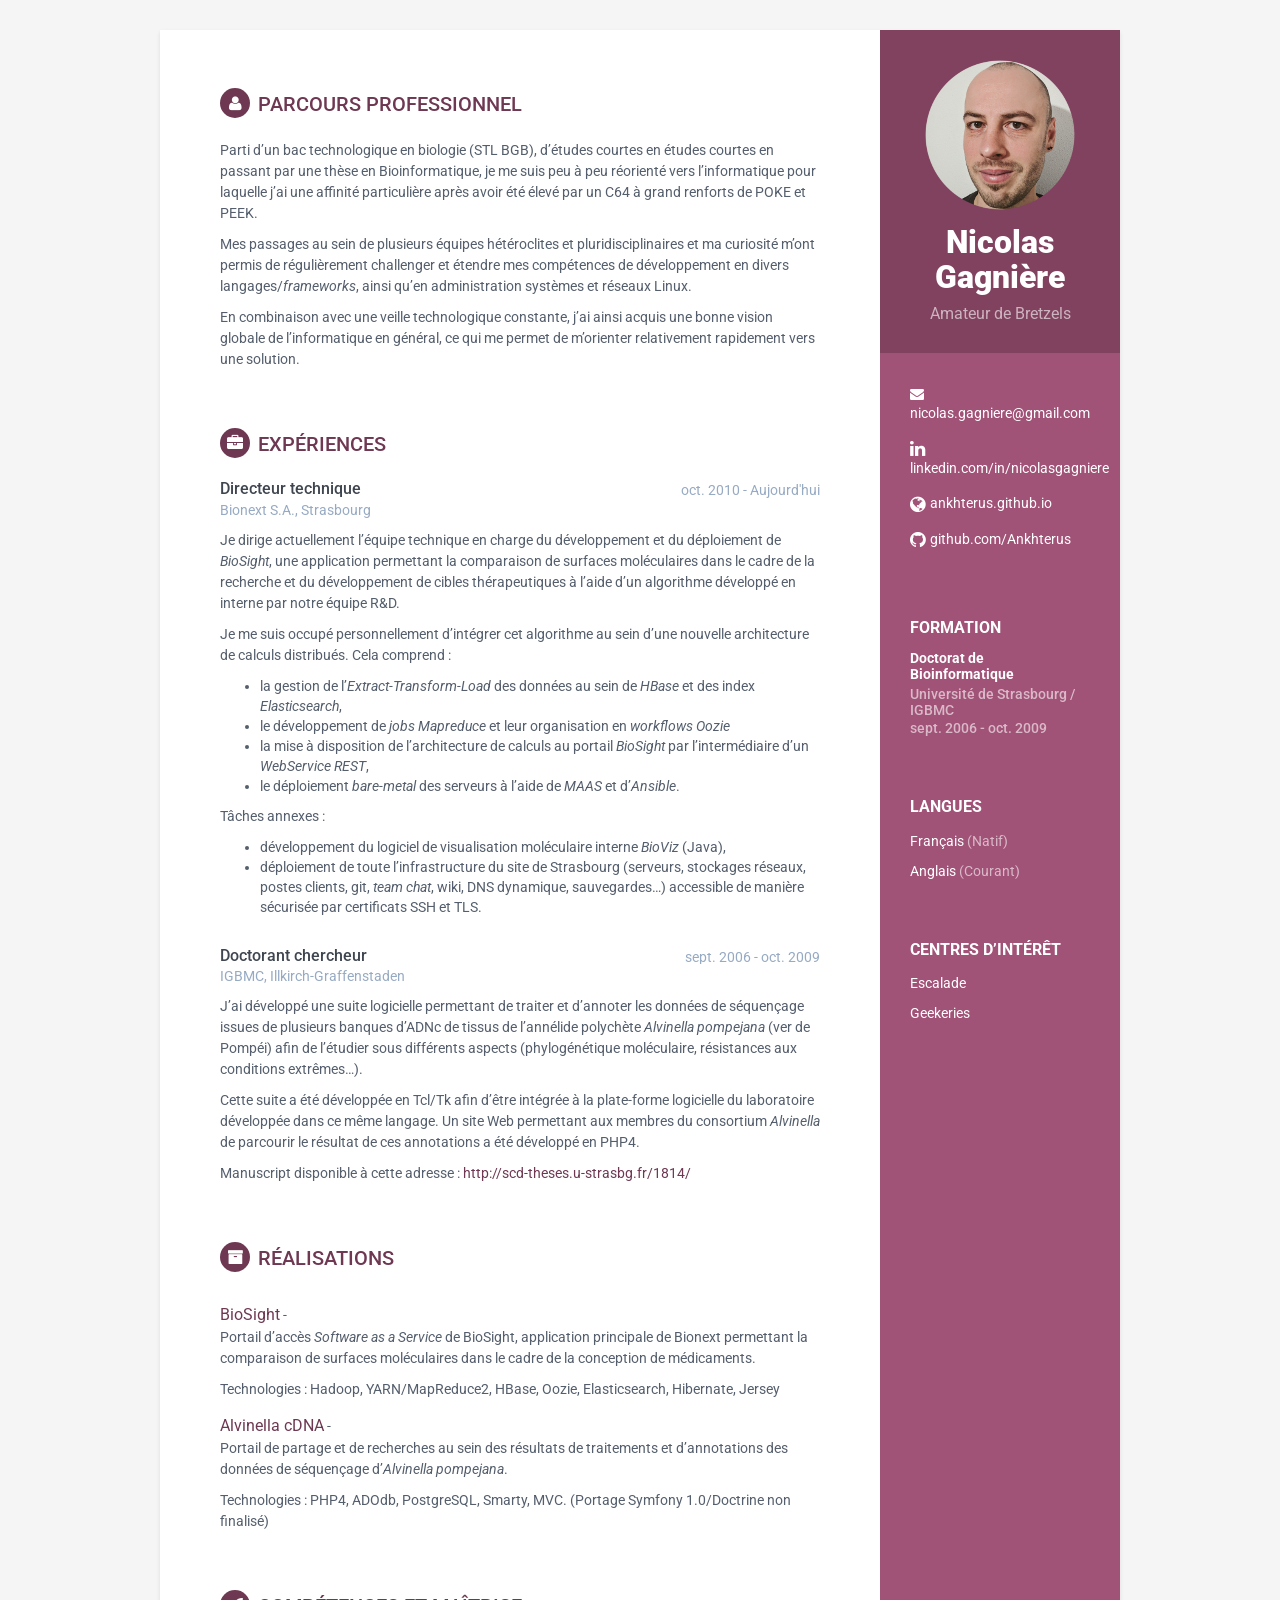
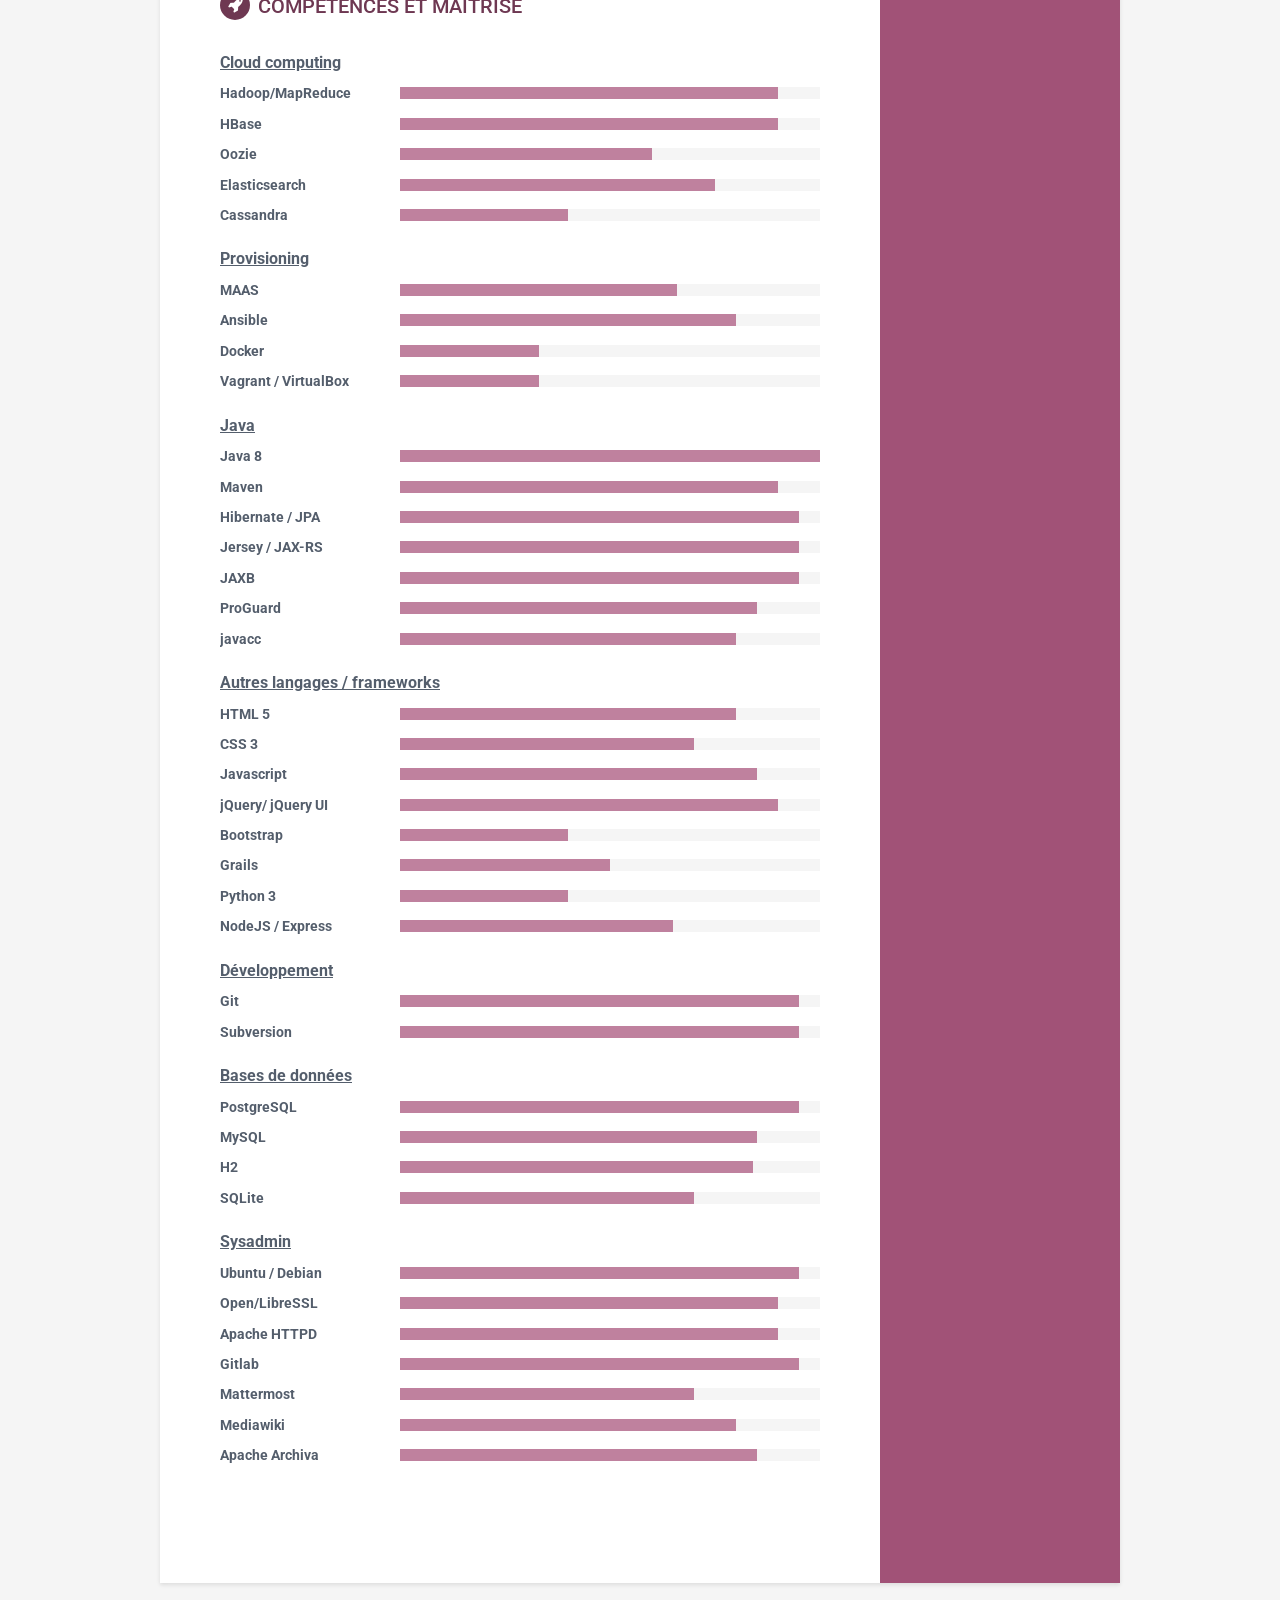
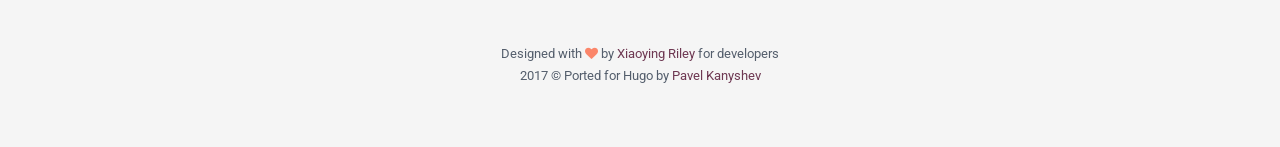
==== index.html @ 90178d45 "Added missing skills" ====
<!DOCTYPE html>
    

 <html lang="fr"> 

<head>
	<meta name="generator" content="Hugo 0.31.1" />
        <title>Nicolas Gagnière - CV</title>
    
    <meta charset="utf-8">
    <meta http-equiv="X-UA-Compatible" content="IE=edge">
    <meta name="viewport" content="width=device-width, initial-scale=1.0">
    <meta name="description" content="Nicolas Gagnière CV">
    <meta name="author" content="Nicolas Gagnière">
    <link rel="shortcut icon" href="favicon.ico">
    <link href='https://fonts.googleapis.com/css?family=Roboto:400,500,400italic,300italic,300,500italic,700,700italic,900,900italic' rel='stylesheet' type='text/css'>
    
    <link rel="stylesheet" href="https://ankhterus.github.io/assets/plugins/bootstrap/css/bootstrap.min.css">
    
    <link rel="stylesheet" href="https://ankhterus.github.io/assets/plugins/font-awesome/css/font-awesome.css">

    
    <link id="theme-style" rel="stylesheet" href="https://ankhterus.github.io/assets/css/styles-4.css">
    <link rel="stylesheet" href="https://ankhterus.github.io/assets/css/custom.css">
	
    
	
<script>
window.ga=window.ga||function(){(ga.q=ga.q||[]).push(arguments)};ga.l=+new Date;
ga('create', 'UA-108139175-1', 'auto');
ga('send', 'pageview');
</script>
<script async src='//www.google-analytics.com/analytics.js'></script>


</head>

<body>
    <div class="wrapper">

            <div class="sidebar-wrapper">

		            <div class="profile-container">
                <img class="profile img-circle" src="https://ankhterus.github.io/assets/images/profile.png" alt="" />
                <h1 class="name">Nicolas Gagnière</h1>
                <h3 class="tagline">Amateur de Bretzels</h3>
            </div>


		

		
		            <div class="contact-container container-block">
                <ul class="list-unstyled contact-list">
				
                    <li class="email"><i class="fa fa-envelope"></i><a href="mailto:nicolas.gagniere@gmail.com">nicolas.gagniere@gmail.com</a></li>
				
                    <li class="linkedin"><i class="fa fa-linkedin"></i><a href="//linkedin.com/in/nicolasgagniere">linkedin.com/in/nicolasgagniere</a></li>
				
                    <li class="website"><i class="fa fa-globe"></i><a href="//ankhterus.github.io/">ankhterus.github.io</a></li>
				
                    <li class="github"><i class="fa fa-github"></i><a href="//github.com/Ankhterus">github.com/Ankhterus</a></li>
				
                </ul>
            </div>
		

		
		            <div class="education-container container-block">
                <h2 class="container-block-title">Formation</h2>
				
                <div class="item">
                    <h4 class="degree">Doctorat de Bioinformatique</h4>
                    <h5 class="meta">Université de Strasbourg / IGBMC</h5>
                    <div class="time">sept. 2006 - oct. 2009</div>
                </div>
				
            </div>

		

		
		            <div class="language-container container-block">
                <h2 class="container-block-title">Langues</h2>
                <ul class="list-unstyled interests-list">
				
                    <li>Français <span class="lang-desc">(Natif)</span></li>
				
                    <li>Anglais <span class="lang-desc">(Courant)</span></li>
				
                </ul>
            </div>

		

		
		            <div class="interests-container container-block">
                <h2 class="container-block-title">Centres d’intérêt</h2>
                <ul class="list-unstyled interests-list">
				
                    <li>Escalade</li>
				
                    <li>Geekeries</li>
				
                </ul>
            </div>

		

        </div>


	<div class="main-wrapper">

    
	            <section class="section summary-section">
                <h2 class="section-title"><i class="fa fa-user"></i>Parcours professionnel</h2>
                <div class="summary">
                    <p><p>Parti d&rsquo;un bac technologique en biologie (STL BGB), d&rsquo;études courtes en études courtes en passant par une thèse en Bioinformatique, je me suis peu à peu réorienté vers l&rsquo;informatique pour laquelle j&rsquo;ai une affinité particulière après avoir été élevé par un C64 à grand renforts de POKE et PEEK.</p>

<p>Mes passages au sein de plusieurs équipes hétéroclites et pluridisciplinaires et ma curiosité m&rsquo;ont permis de régulièrement challenger et étendre mes compétences de développement en divers langages/<em>frameworks</em>, ainsi qu&rsquo;en administration systèmes et réseaux Linux.</p>

<p>En combinaison avec une veille technologique constante, j&rsquo;ai ainsi acquis une bonne vision globale de l&rsquo;informatique en général, ce qui me permet de m&rsquo;orienter relativement rapidement vers une solution.</p>
</p>
                </div>
            </section>

    

    
                <section class="section experiences-section">
                <h2 class="section-title"><i class="fa fa-briefcase"></i>Expériences</h2>

				
                <div class="item">
                    <div class="meta">
                        <div class="upper-row">
                            <h3 class="job-title">Directeur technique</h3>
                            <div class="time">oct. 2010 - Aujourd&#39;hui</div>
                        </div>
                        <div class="company">Bionext S.A., Strasbourg</div>
                    </div>
                    <div class="details">
                        <p><p>Je dirige actuellement l&rsquo;équipe technique en charge du développement et du déploiement de <em>BioSight</em>, une application permettant la comparaison de surfaces moléculaires dans le cadre de la recherche et du développement de cibles thérapeutiques à l&rsquo;aide d&rsquo;un algorithme développé en interne par notre équipe R&amp;D.</p>

<p>Je me suis occupé personnellement d&rsquo;intégrer cet algorithme au sein d&rsquo;une nouvelle architecture de calculs distribués. Cela comprend :</p>

<ul>
<li>la gestion de l&rsquo;<em>Extract-Transform-Load</em> des données au sein de <em>HBase</em> et des index <em>Elasticsearch</em>,</li>
<li>le développement de <em>jobs Mapreduce</em> et leur organisation en <em>workflows Oozie</em></li>
<li>la mise à disposition de l&rsquo;architecture de calculs au portail <em>BioSight</em> par l&rsquo;intermédiaire d&rsquo;un <em>WebService REST</em>,</li>
<li>le déploiement <em>bare-metal</em> des serveurs à l&rsquo;aide de <em>MAAS</em> et d&rsquo;<em>Ansible</em>.</li>
</ul>

<p>Tâches annexes :</p>

<ul>
<li>développement du logiciel de visualisation moléculaire interne <em>BioViz</em> (Java),</li>
<li>déploiement de toute l&rsquo;infrastructure du site de Strasbourg (serveurs, stockages réseaux, postes clients, git, <em>team chat</em>, wiki, DNS dynamique, sauvegardes&hellip;) accessible de manière sécurisée par certificats SSH et TLS.</li>
</ul>
</p>
                    </div>
                </div>
				
                <div class="item">
                    <div class="meta">
                        <div class="upper-row">
                            <h3 class="job-title">Doctorant chercheur</h3>
                            <div class="time">sept. 2006 - oct. 2009</div>
                        </div>
                        <div class="company">IGBMC, Illkirch-Graffenstaden</div>
                    </div>
                    <div class="details">
                        <p><p>J&rsquo;ai développé une suite logicielle permettant de traiter et d&rsquo;annoter les données de séquençage issues de plusieurs banques d&rsquo;ADNc de tissus de l&rsquo;annélide polychète <em>Alvinella pompejana</em> (ver de Pompéi) afin de l&rsquo;étudier sous différents aspects (phylogénétique moléculaire, résistances aux conditions extrêmes&hellip;).</p>

<p>Cette suite a été développée en Tcl/Tk afin d&rsquo;être intégrée à la plate-forme logicielle du laboratoire développée dans ce même langage. Un site Web permettant aux membres du consortium <em>Alvinella</em> de parcourir le résultat de ces annotations a été développé en PHP4.</p>

<p>Manuscript disponible à cette adresse : <a href="http://scd-theses.u-strasbg.fr/1814/">http://scd-theses.u-strasbg.fr/1814/</a></p>
</p>
                    </div>
                </div>
				

            </section>

    

    
                <section class="section projects-section">
                <h2 class="section-title"><i class="fa fa-archive"></i>Réalisations</h2>
                <div class="intro">
                    <p></p>
                </div>
				
                <div class="item">
                    <span class="project-title"><a href="https://biosight.bionext.com/">BioSight</a></span> - <span class="project-tagline"><p>Portail d&rsquo;accès <em>Software as a Service</em> de BioSight, application principale de Bionext permettant la comparaison de surfaces moléculaires dans le cadre de la conception de médicaments.</p>

<p>Technologies : Hadoop, YARN/MapReduce2, HBase, Oozie, Elasticsearch, Hibernate, Jersey</p>
</span>
                </div>
				
                <div class="item">
                    <span class="project-title"><a href="http://lbgi.fr/Alvinella/">Alvinella cDNA</a></span> - <span class="project-tagline"><p>Portail de partage et de recherches au sein des résultats de traitements et d&rsquo;annotations des données de séquençage d&rsquo;<em>Alvinella pompejana</em>.</p>

<p>Technologies : PHP4, ADOdb, PostgreSQL, Smarty, MVC. (Portage Symfony 1.0/Doctrine non finalisé)</p>
</span>
                </div>
				
            </section>

    

    
	            <section class="skills-section section">
                <h2 class="section-title"><i class="fa fa-rocket"></i>Compétences et maîtrise</h2>
                <div class="skillset">
                
                    <div class="item">
                    
                        <div class="skills-group"><h3>Cloud computing</h3></div>
                    
                    </div>
                
                    <div class="item">
                    
                        <h3 class="level-title">Hadoop/MapReduce</h3>
                        <div class="level-bar">
                            <div class="level-bar-inner" data-level="90%">
                            </div>
                        </div>
                    
                    </div>
                
                    <div class="item">
                    
                        <h3 class="level-title">HBase</h3>
                        <div class="level-bar">
                            <div class="level-bar-inner" data-level="90%">
                            </div>
                        </div>
                    
                    </div>
                
                    <div class="item">
                    
                        <h3 class="level-title">Oozie</h3>
                        <div class="level-bar">
                            <div class="level-bar-inner" data-level="60%">
                            </div>
                        </div>
                    
                    </div>
                
                    <div class="item">
                    
                        <h3 class="level-title">Elasticsearch</h3>
                        <div class="level-bar">
                            <div class="level-bar-inner" data-level="75%">
                            </div>
                        </div>
                    
                    </div>
                
                    <div class="item">
                    
                        <h3 class="level-title">Cassandra</h3>
                        <div class="level-bar">
                            <div class="level-bar-inner" data-level="40%">
                            </div>
                        </div>
                    
                    </div>
                
                    <div class="item">
                    
                        <div class="skills-group"><h3>Provisioning</h3></div>
                    
                    </div>
                
                    <div class="item">
                    
                        <h3 class="level-title">MAAS</h3>
                        <div class="level-bar">
                            <div class="level-bar-inner" data-level="66%">
                            </div>
                        </div>
                    
                    </div>
                
                    <div class="item">
                    
                        <h3 class="level-title">Ansible</h3>
                        <div class="level-bar">
                            <div class="level-bar-inner" data-level="80%">
                            </div>
                        </div>
                    
                    </div>
                
                    <div class="item">
                    
                        <h3 class="level-title">Docker</h3>
                        <div class="level-bar">
                            <div class="level-bar-inner" data-level="33%">
                            </div>
                        </div>
                    
                    </div>
                
                    <div class="item">
                    
                        <h3 class="level-title">Vagrant / VirtualBox</h3>
                        <div class="level-bar">
                            <div class="level-bar-inner" data-level="33%">
                            </div>
                        </div>
                    
                    </div>
                
                    <div class="item">
                    
                        <div class="skills-group"><h3>Java</h3></div>
                    
                    </div>
                
                    <div class="item">
                    
                        <h3 class="level-title">Java 8</h3>
                        <div class="level-bar">
                            <div class="level-bar-inner" data-level="100%">
                            </div>
                        </div>
                    
                    </div>
                
                    <div class="item">
                    
                        <h3 class="level-title">Maven</h3>
                        <div class="level-bar">
                            <div class="level-bar-inner" data-level="90%">
                            </div>
                        </div>
                    
                    </div>
                
                    <div class="item">
                    
                        <h3 class="level-title">Hibernate / JPA</h3>
                        <div class="level-bar">
                            <div class="level-bar-inner" data-level="95%">
                            </div>
                        </div>
                    
                    </div>
                
                    <div class="item">
                    
                        <h3 class="level-title">Jersey / JAX-RS</h3>
                        <div class="level-bar">
                            <div class="level-bar-inner" data-level="95%">
                            </div>
                        </div>
                    
                    </div>
                
                    <div class="item">
                    
                        <h3 class="level-title">JAXB</h3>
                        <div class="level-bar">
                            <div class="level-bar-inner" data-level="95%">
                            </div>
                        </div>
                    
                    </div>
                
                    <div class="item">
                    
                        <h3 class="level-title">ProGuard</h3>
                        <div class="level-bar">
                            <div class="level-bar-inner" data-level="85%">
                            </div>
                        </div>
                    
                    </div>
                
                    <div class="item">
                    
                        <h3 class="level-title">javacc</h3>
                        <div class="level-bar">
                            <div class="level-bar-inner" data-level="80%">
                            </div>
                        </div>
                    
                    </div>
                
                    <div class="item">
                    
                        <div class="skills-group"><h3>Autres langages / frameworks</h3></div>
                    
                    </div>
                
                    <div class="item">
                    
                        <h3 class="level-title">HTML 5</h3>
                        <div class="level-bar">
                            <div class="level-bar-inner" data-level="80%">
                            </div>
                        </div>
                    
                    </div>
                
                    <div class="item">
                    
                        <h3 class="level-title">CSS 3</h3>
                        <div class="level-bar">
                            <div class="level-bar-inner" data-level="70%">
                            </div>
                        </div>
                    
                    </div>
                
                    <div class="item">
                    
                        <h3 class="level-title">Javascript</h3>
                        <div class="level-bar">
                            <div class="level-bar-inner" data-level="85%">
                            </div>
                        </div>
                    
                    </div>
                
                    <div class="item">
                    
                        <h3 class="level-title">jQuery/ jQuery UI</h3>
                        <div class="level-bar">
                            <div class="level-bar-inner" data-level="90%">
                            </div>
                        </div>
                    
                    </div>
                
                    <div class="item">
                    
                        <h3 class="level-title">Bootstrap</h3>
                        <div class="level-bar">
                            <div class="level-bar-inner" data-level="40%">
                            </div>
                        </div>
                    
                    </div>
                
                    <div class="item">
                    
                        <h3 class="level-title">Grails</h3>
                        <div class="level-bar">
                            <div class="level-bar-inner" data-level="50%">
                            </div>
                        </div>
                    
                    </div>
                
                    <div class="item">
                    
                        <h3 class="level-title">Python 3</h3>
                        <div class="level-bar">
                            <div class="level-bar-inner" data-level="40%">
                            </div>
                        </div>
                    
                    </div>
                
                    <div class="item">
                    
                        <h3 class="level-title">NodeJS / Express</h3>
                        <div class="level-bar">
                            <div class="level-bar-inner" data-level="65%">
                            </div>
                        </div>
                    
                    </div>
                
                    <div class="item">
                    
                        <div class="skills-group"><h3>Développement</h3></div>
                    
                    </div>
                
                    <div class="item">
                    
                        <h3 class="level-title">Git</h3>
                        <div class="level-bar">
                            <div class="level-bar-inner" data-level="95%">
                            </div>
                        </div>
                    
                    </div>
                
                    <div class="item">
                    
                        <h3 class="level-title">Subversion</h3>
                        <div class="level-bar">
                            <div class="level-bar-inner" data-level="95%">
                            </div>
                        </div>
                    
                    </div>
                
                    <div class="item">
                    
                        <div class="skills-group"><h3>Bases de données</h3></div>
                    
                    </div>
                
                    <div class="item">
                    
                        <h3 class="level-title">PostgreSQL</h3>
                        <div class="level-bar">
                            <div class="level-bar-inner" data-level="95%">
                            </div>
                        </div>
                    
                    </div>
                
                    <div class="item">
                    
                        <h3 class="level-title">MySQL</h3>
                        <div class="level-bar">
                            <div class="level-bar-inner" data-level="85%">
                            </div>
                        </div>
                    
                    </div>
                
                    <div class="item">
                    
                        <h3 class="level-title">H2</h3>
                        <div class="level-bar">
                            <div class="level-bar-inner" data-level="84%">
                            </div>
                        </div>
                    
                    </div>
                
                    <div class="item">
                    
                        <h3 class="level-title">SQLite</h3>
                        <div class="level-bar">
                            <div class="level-bar-inner" data-level="70%">
                            </div>
                        </div>
                    
                    </div>
                
                    <div class="item">
                    
                        <div class="skills-group"><h3>Sysadmin</h3></div>
                    
                    </div>
                
                    <div class="item">
                    
                        <h3 class="level-title">Ubuntu / Debian</h3>
                        <div class="level-bar">
                            <div class="level-bar-inner" data-level="95%">
                            </div>
                        </div>
                    
                    </div>
                
                    <div class="item">
                    
                        <h3 class="level-title">Open/LibreSSL</h3>
                        <div class="level-bar">
                            <div class="level-bar-inner" data-level="90%">
                            </div>
                        </div>
                    
                    </div>
                
                    <div class="item">
                    
                        <h3 class="level-title">Apache HTTPD</h3>
                        <div class="level-bar">
                            <div class="level-bar-inner" data-level="90%">
                            </div>
                        </div>
                    
                    </div>
                
                    <div class="item">
                    
                        <h3 class="level-title">Gitlab</h3>
                        <div class="level-bar">
                            <div class="level-bar-inner" data-level="95%">
                            </div>
                        </div>
                    
                    </div>
                
                    <div class="item">
                    
                        <h3 class="level-title">Mattermost</h3>
                        <div class="level-bar">
                            <div class="level-bar-inner" data-level="70%">
                            </div>
                        </div>
                    
                    </div>
                
                    <div class="item">
                    
                        <h3 class="level-title">Mediawiki</h3>
                        <div class="level-bar">
                            <div class="level-bar-inner" data-level="80%">
                            </div>
                        </div>
                    
                    </div>
                
                    <div class="item">
                    
                        <h3 class="level-title">Apache Archiva</h3>
                        <div class="level-bar">
                            <div class="level-bar-inner" data-level="85%">
                            </div>
                        </div>
                    
                    </div>
                
                </div>
            </section>

    

	</div>
    </div>

	    <footer class="footer">
        <div class="text-center">
                
                <small class="copyright">Designed with <i class="fa fa-heart"></i> by <a href="http://themes.3rdwavemedia.com" target="_blank">Xiaoying Riley</a> for developers</small><br>
				<small class="copyright">2017 &copy; Ported for Hugo by <a href="https://github.com/aerohub" target="_blank">Pavel Kanyshev</a></small>
        </div>
    </footer>


                  
    <script type="text/javascript" src="https://ankhterus.github.io/assets/plugins/jquery-1.11.3.min.js"></script>
    <script type="text/javascript" src="https://ankhterus.github.io/assets/plugins/bootstrap/js/bootstrap.min.js"></script>    
    
    <script type="text/javascript" src="https://ankhterus.github.io/assets/js/main.js"></script> 
</body>
</html>
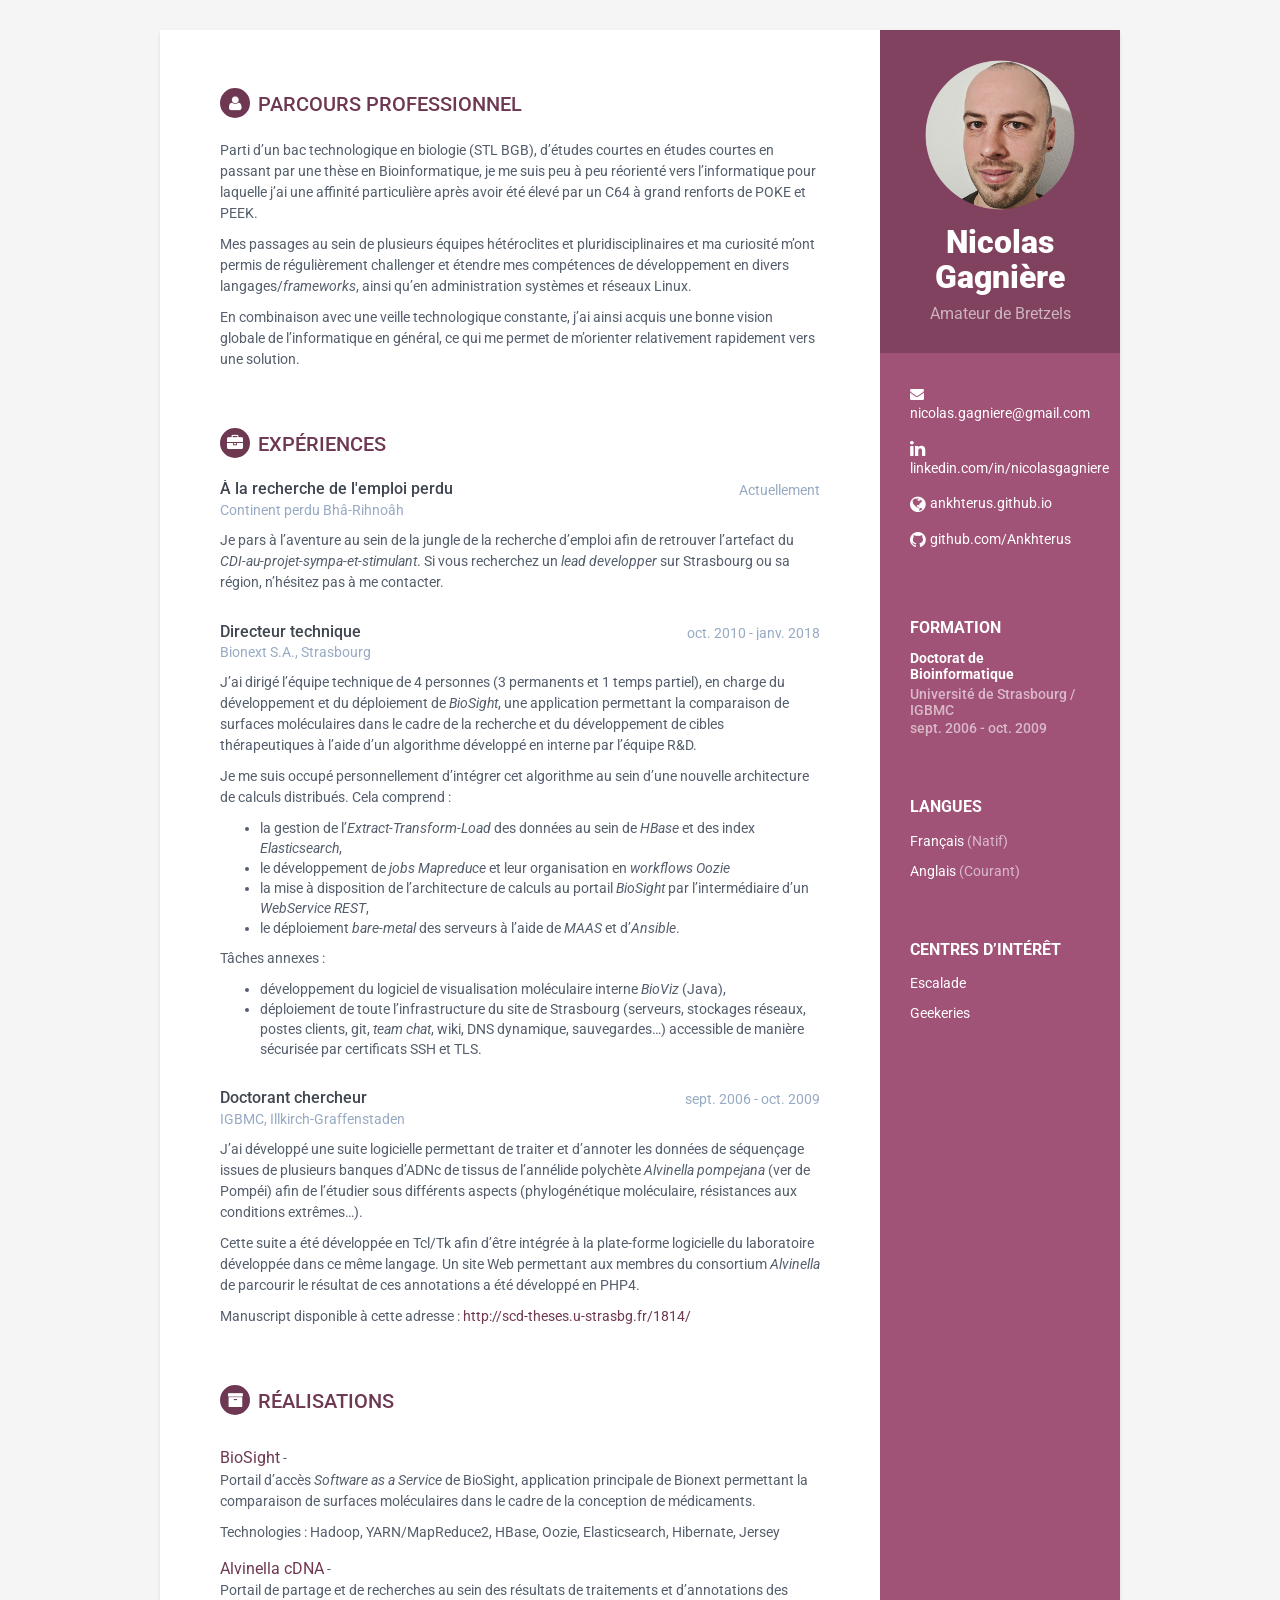
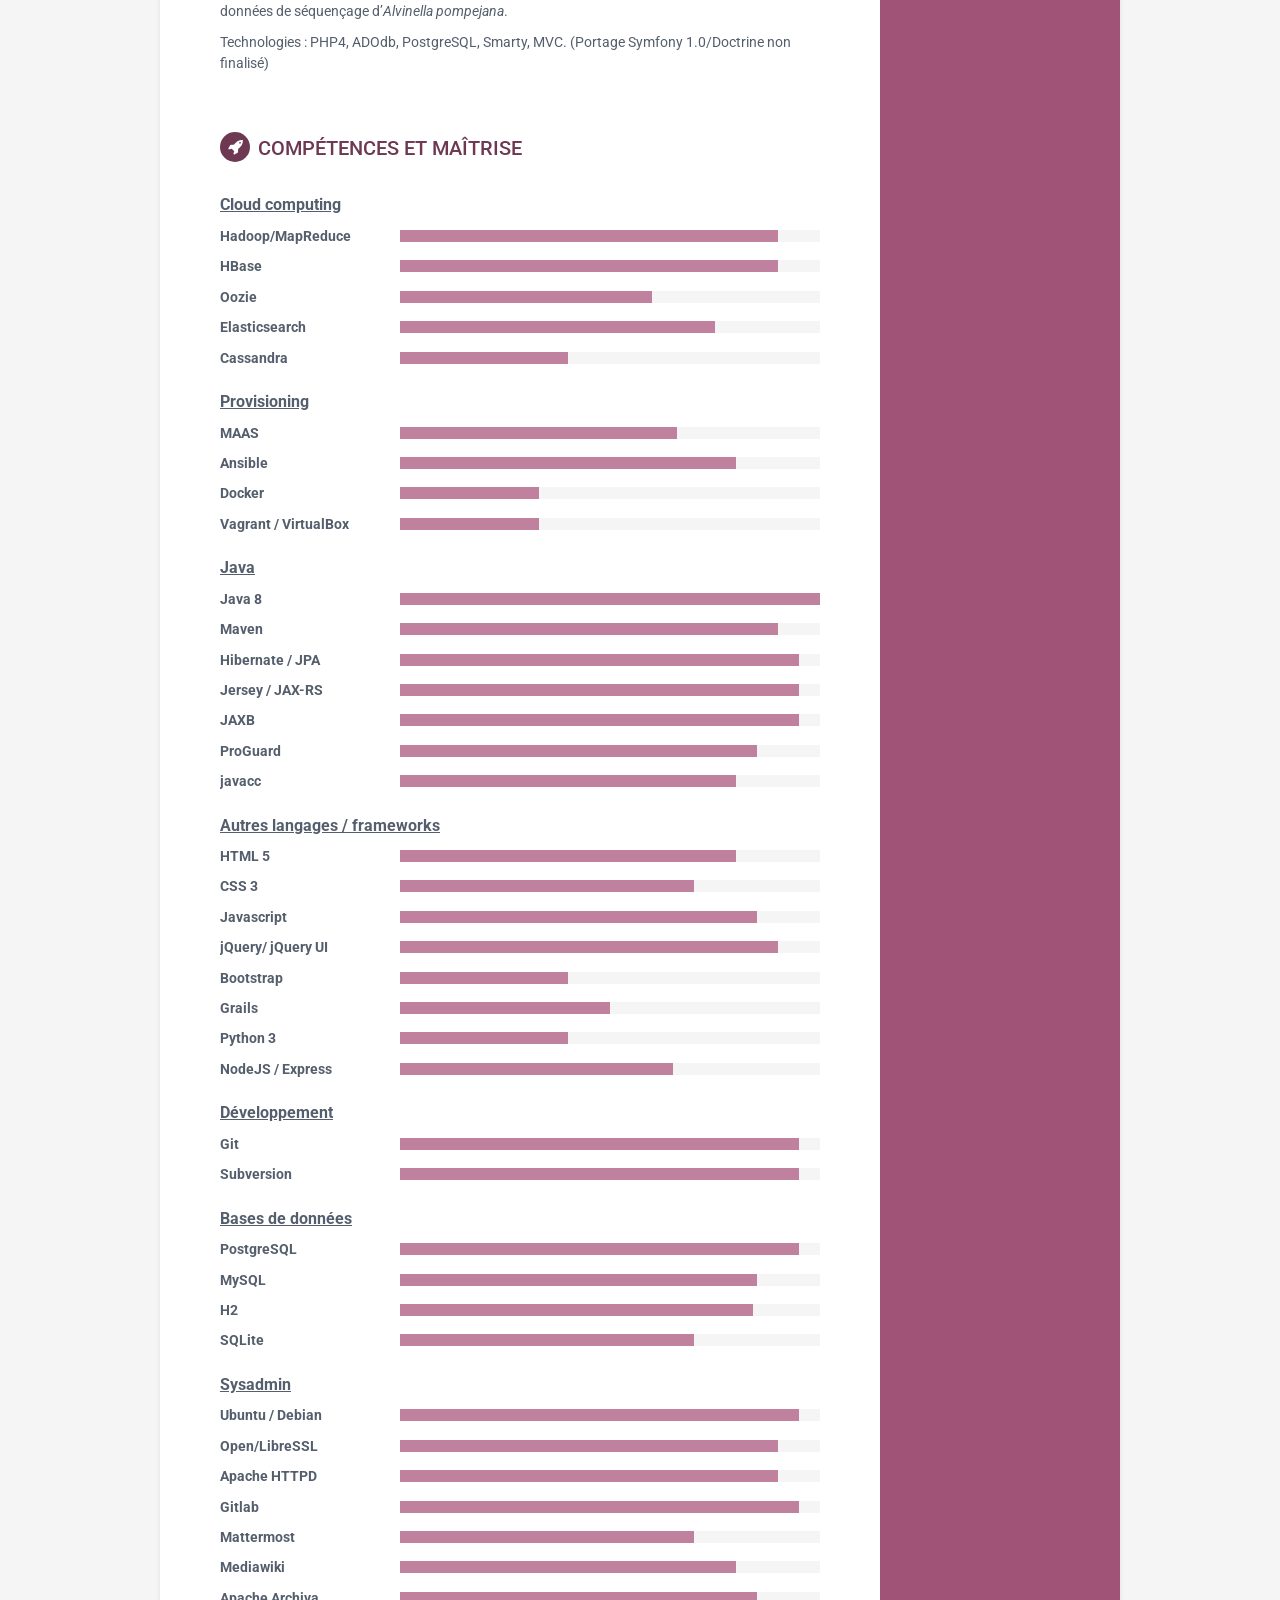
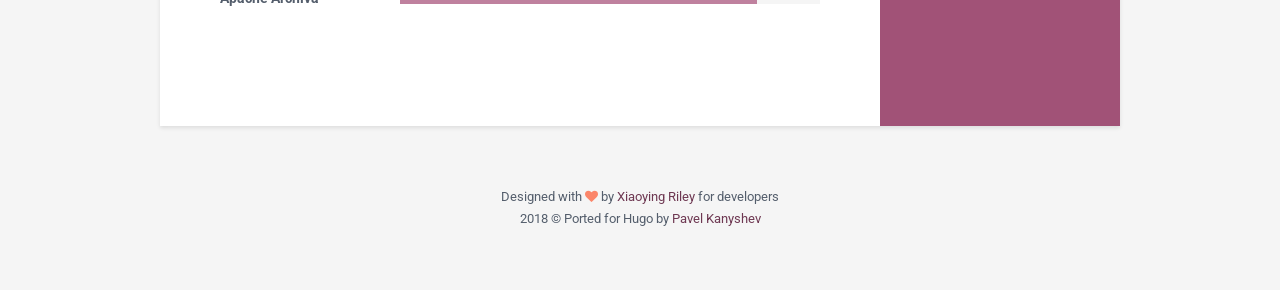
==== commit c96333a6: "Seeking for a job" ====
--- a/index.html
+++ b/index.html
@@ -4,7 +4,7 @@
  <html lang="fr"> 
 
 <head>
-	<meta name="generator" content="Hugo 0.31.1" />
+	<meta name="generator" content="Hugo 0.35" />
         <title>Nicolas Gagnière - CV</title>
     
     <meta charset="utf-8">
@@ -135,13 +135,26 @@
                 <div class="item">
                     <div class="meta">
                         <div class="upper-row">
+                            <h3 class="job-title">À la recherche de l&#39;emploi perdu</h3>
+                            <div class="time">Actuellement</div>
+                        </div>
+                        <div class="company">Continent perdu Bhâ-Rihnoâh</div>
+                    </div>
+                    <div class="details">
+                        <p>Je pars à l&rsquo;aventure au sein de la jungle de la recherche d&rsquo;emploi afin de retrouver l’artefact du <em>CDI-au-projet-sympa-et-stimulant</em>. Si vous recherchez un <em>lead developper</em> sur Strasbourg ou sa région, n&rsquo;hésitez pas à me contacter.</p>
+                    </div>
+                </div>
+				
+                <div class="item">
+                    <div class="meta">
+                        <div class="upper-row">
                             <h3 class="job-title">Directeur technique</h3>
-                            <div class="time">oct. 2010 - Aujourd&#39;hui</div>
+                            <div class="time">oct. 2010 - janv. 2018</div>
                         </div>
                         <div class="company">Bionext S.A., Strasbourg</div>
                     </div>
                     <div class="details">
-                        <p><p>Je dirige actuellement l&rsquo;équipe technique en charge du développement et du déploiement de <em>BioSight</em>, une application permettant la comparaison de surfaces moléculaires dans le cadre de la recherche et du développement de cibles thérapeutiques à l&rsquo;aide d&rsquo;un algorithme développé en interne par notre équipe R&amp;D.</p>
+                        <p><p>J&rsquo;ai dirigé l&rsquo;équipe technique de 4 personnes (3 permanents et 1 temps partiel), en charge du développement et du déploiement de <em>BioSight</em>, une application permettant la comparaison de surfaces moléculaires dans le cadre de la recherche et du développement de cibles thérapeutiques à l&rsquo;aide d&rsquo;un algorithme développé en interne par l&rsquo;équipe R&amp;D.</p>
 
 <p>Je me suis occupé personnellement d&rsquo;intégrer cet algorithme au sein d&rsquo;une nouvelle architecture de calculs distribués. Cela comprend :</p>
 
@@ -639,7 +652,7 @@
         <div class="text-center">
                 
                 <small class="copyright">Designed with <i class="fa fa-heart"></i> by <a href="http://themes.3rdwavemedia.com" target="_blank">Xiaoying Riley</a> for developers</small><br>
-				<small class="copyright">2017 &copy; Ported for Hugo by <a href="https://github.com/aerohub" target="_blank">Pavel Kanyshev</a></small>
+				<small class="copyright">2018 &copy; Ported for Hugo by <a href="https://github.com/aerohub" target="_blank">Pavel Kanyshev</a></small>
         </div>
     </footer>
 
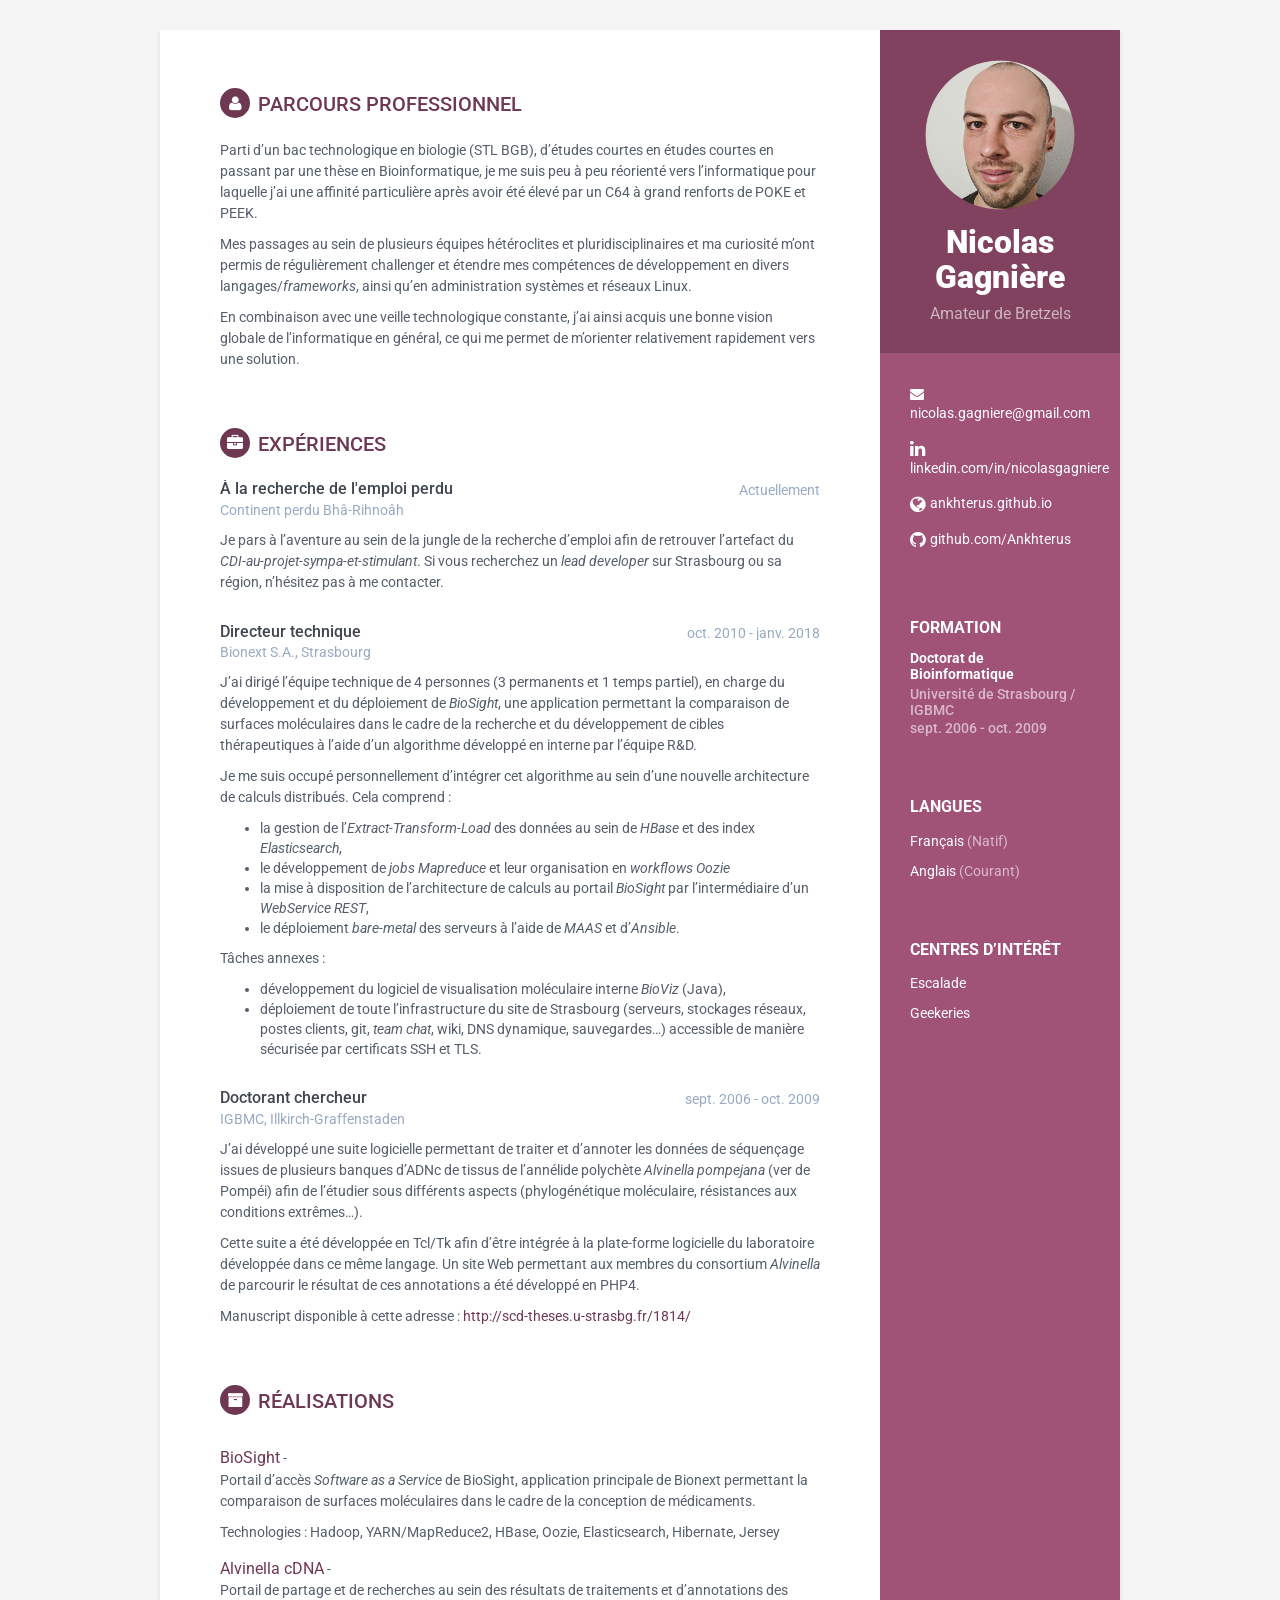
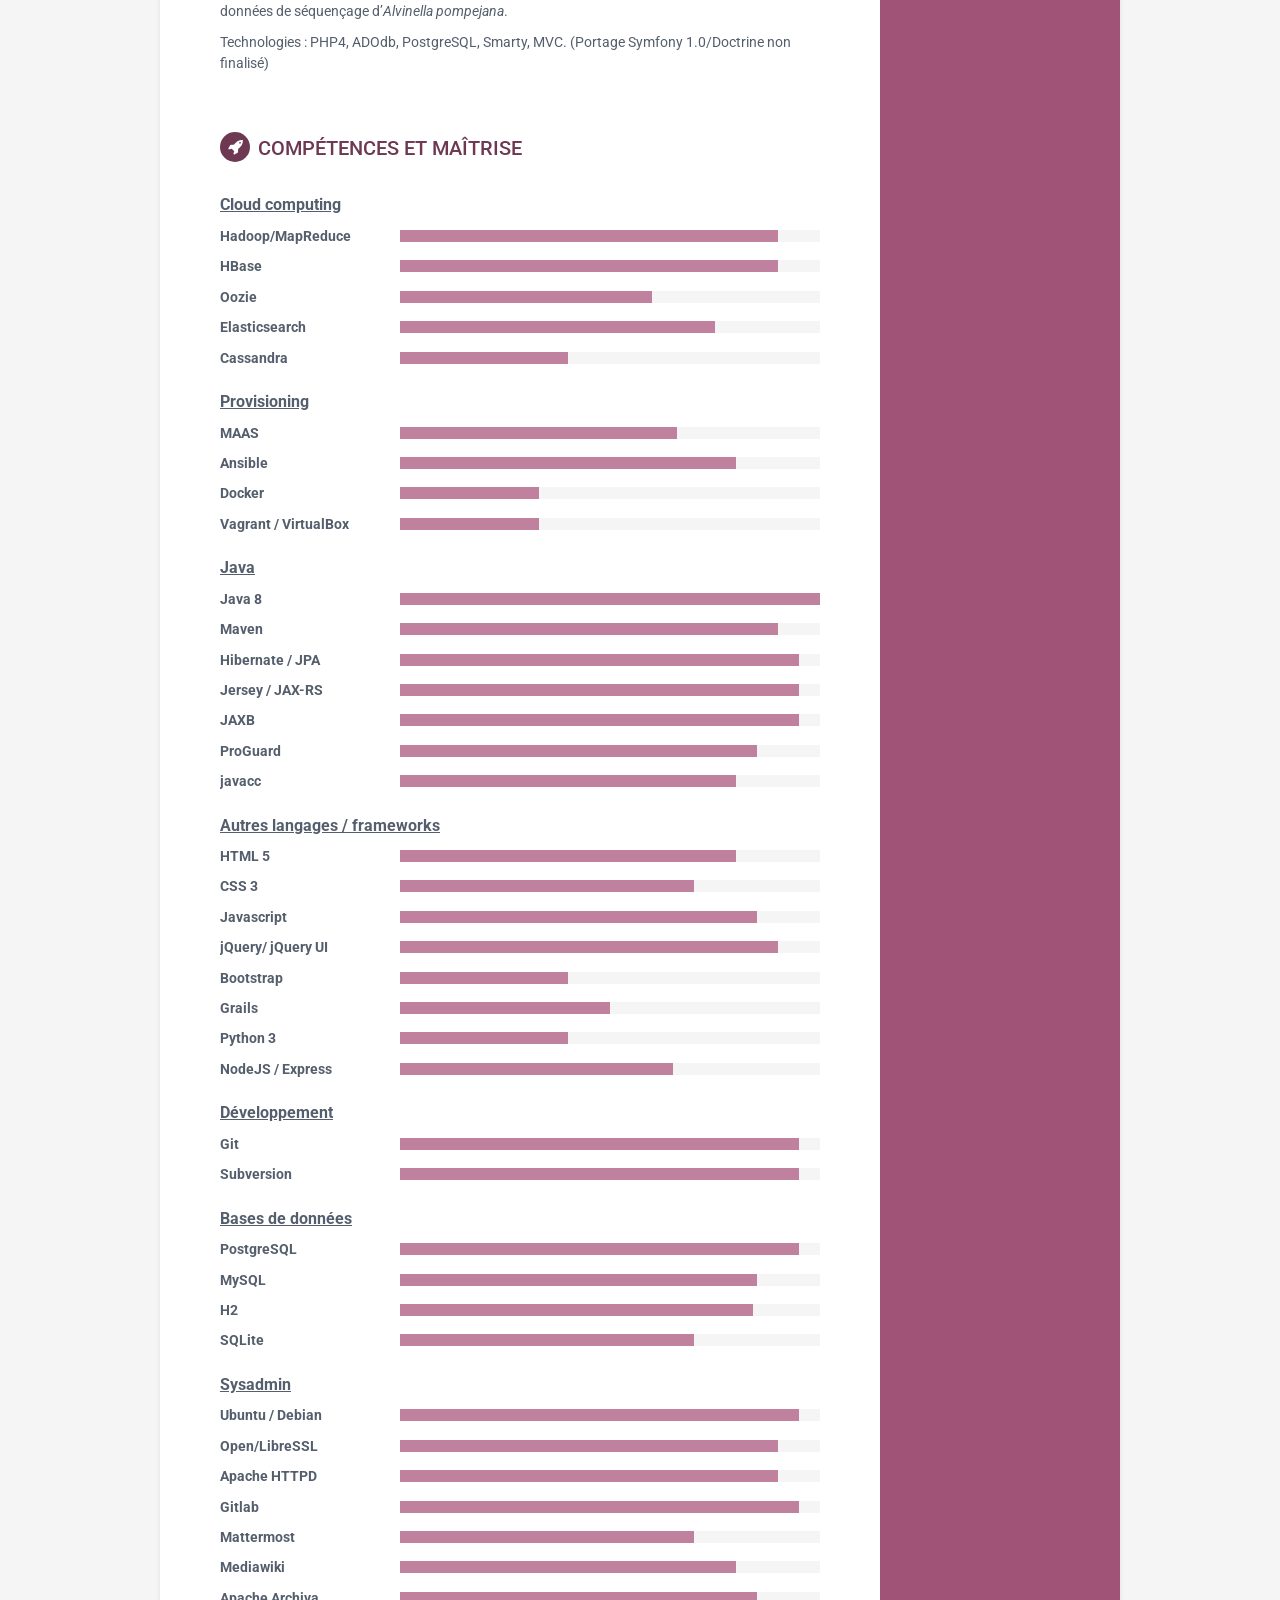
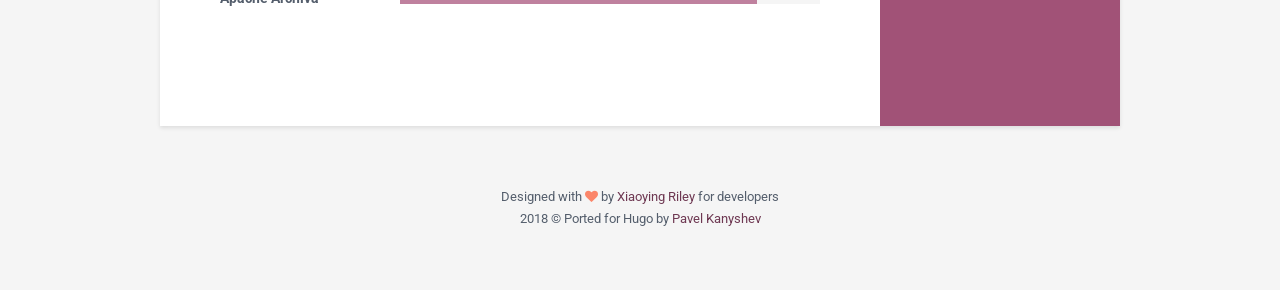
==== commit b2c05323: "Typo" ====
--- a/index.html
+++ b/index.html
@@ -141,7 +141,7 @@
                         <div class="company">Continent perdu Bhâ-Rihnoâh</div>
                     </div>
                     <div class="details">
-                        <p>Je pars à l&rsquo;aventure au sein de la jungle de la recherche d&rsquo;emploi afin de retrouver l’artefact du <em>CDI-au-projet-sympa-et-stimulant</em>. Si vous recherchez un <em>lead developper</em> sur Strasbourg ou sa région, n&rsquo;hésitez pas à me contacter.</p>
+                        <p>Je pars à l&rsquo;aventure au sein de la jungle de la recherche d&rsquo;emploi afin de retrouver l’artefact du <em>CDI-au-projet-sympa-et-stimulant</em>. Si vous recherchez un <em>lead developer</em> sur Strasbourg ou sa région, n&rsquo;hésitez pas à me contacter.</p>
                     </div>
                 </div>
 				
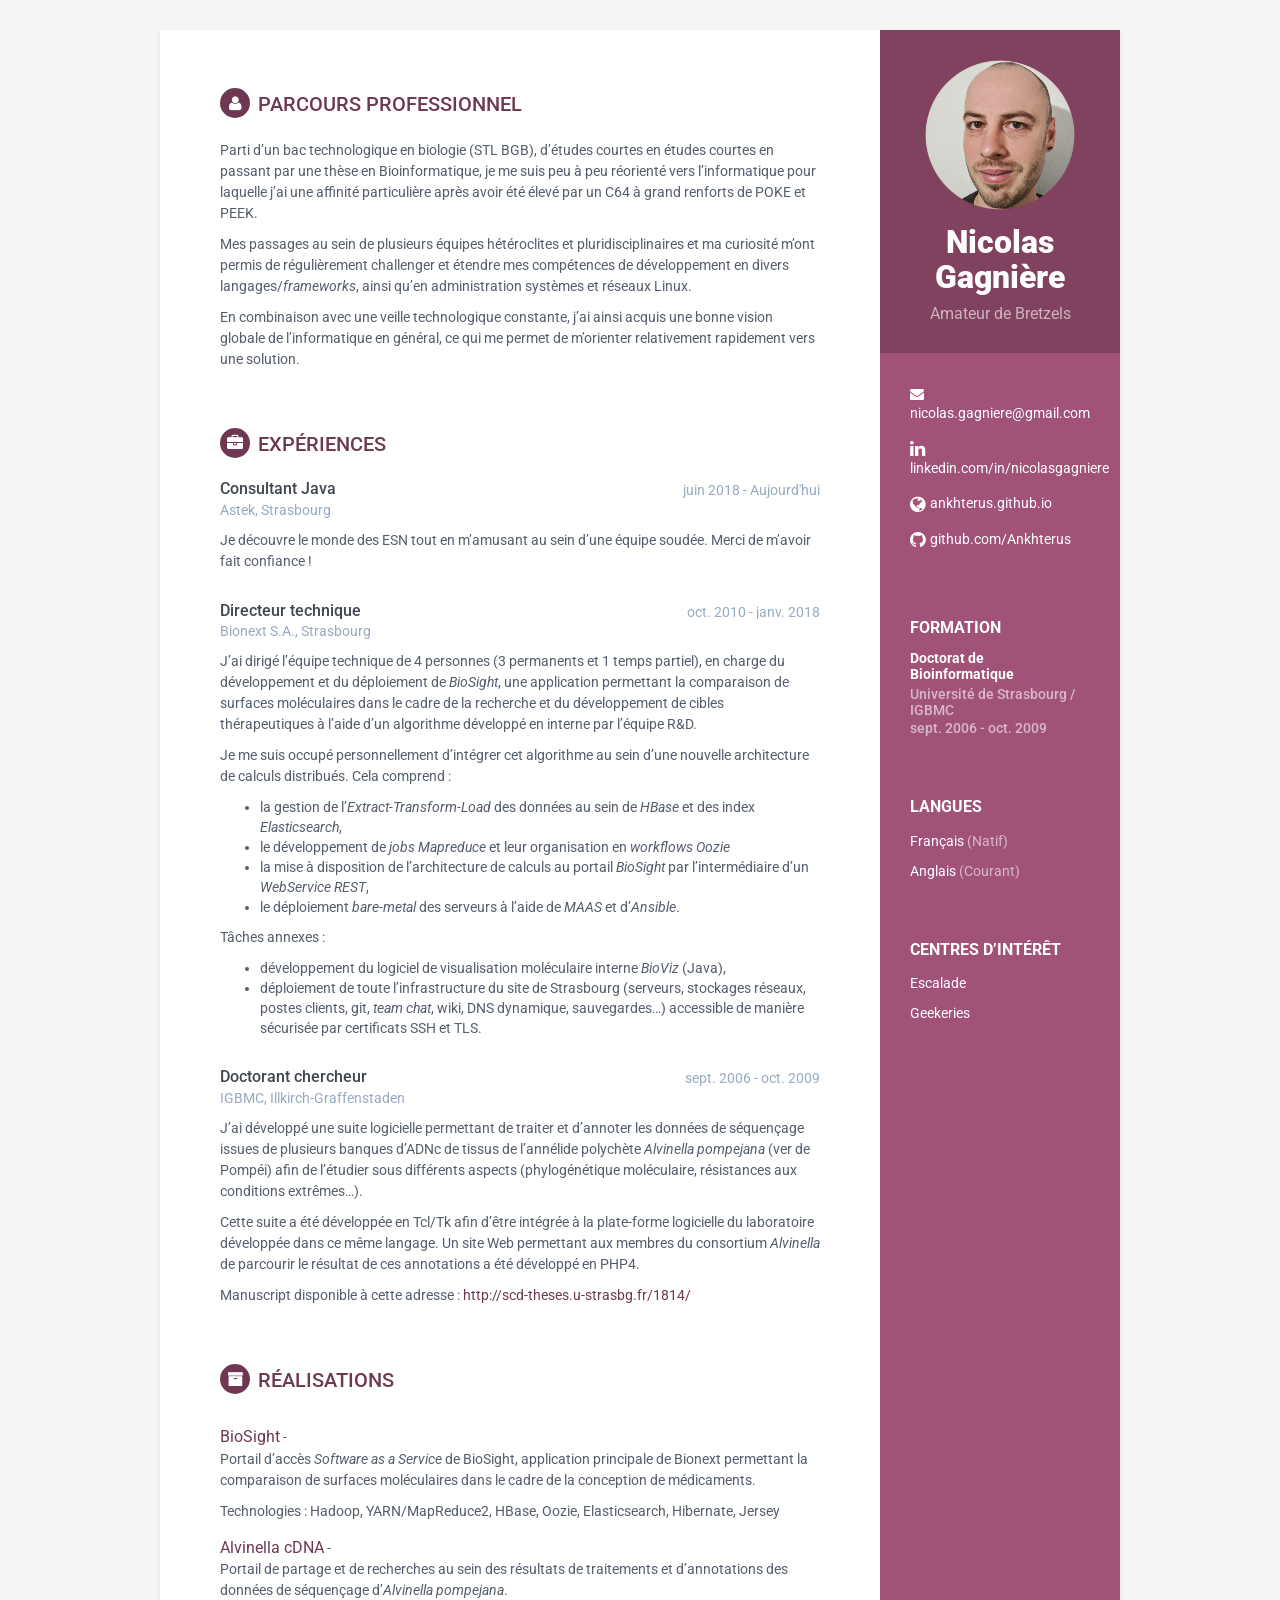
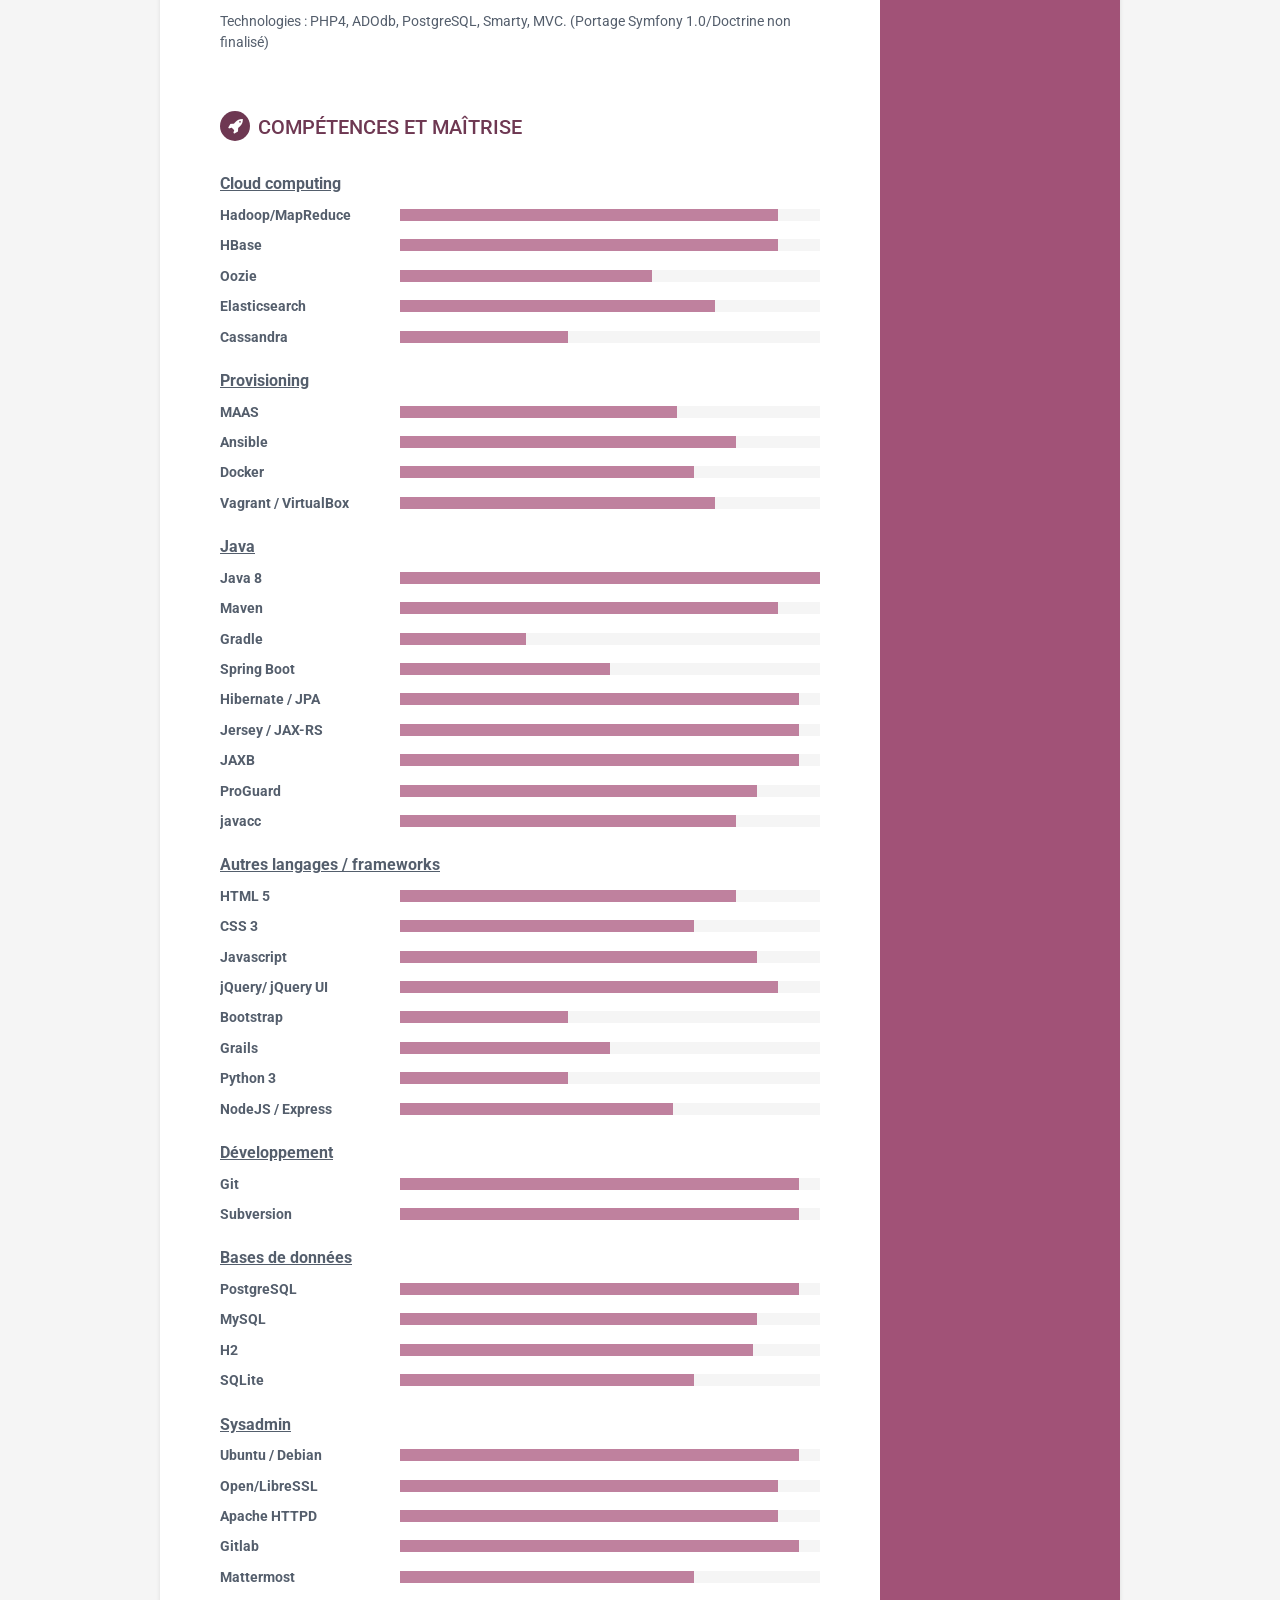
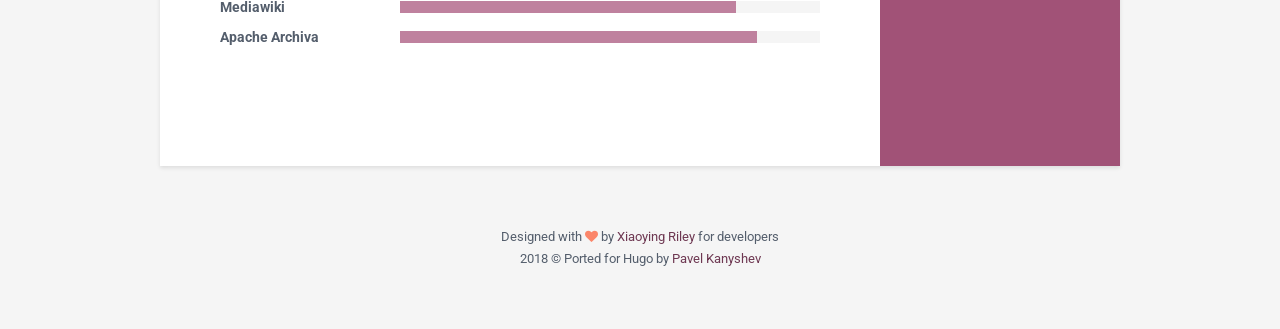
==== commit 2b56ccf5: "Found it!" ====
--- a/index.html
+++ b/index.html
@@ -4,7 +4,7 @@
  <html lang="fr"> 
 
 <head>
-	<meta name="generator" content="Hugo 0.35" />
+	<meta name="generator" content="Hugo 0.45.1" />
         <title>Nicolas Gagnière - CV</title>
     
     <meta charset="utf-8">
@@ -26,11 +26,15 @@
     
 	
 <script>
-window.ga=window.ga||function(){(ga.q=ga.q||[]).push(arguments)};ga.l=+new Date;
-ga('create', 'UA-108139175-1', 'auto');
-ga('send', 'pageview');
+var doNotTrack = false;
+if (!doNotTrack) {
+	window.ga=window.ga||function(){(ga.q=ga.q||[]).push(arguments)};ga.l=+new Date;
+	ga('create', 'UA-108139175-1', 'auto');
+	
+	ga('send', 'pageview');
+}
 </script>
-<script async src='//www.google-analytics.com/analytics.js'></script>
+<script async src='https://www.google-analytics.com/analytics.js'></script>
 
 
 </head>
@@ -135,13 +139,13 @@
                 <div class="item">
                     <div class="meta">
                         <div class="upper-row">
-                            <h3 class="job-title">À la recherche de l&#39;emploi perdu</h3>
-                            <div class="time">Actuellement</div>
-                        </div>
-                        <div class="company">Continent perdu Bhâ-Rihnoâh</div>
+                            <h3 class="job-title">Consultant Java</h3>
+                            <div class="time">juin 2018 - Aujourd&#39;hui</div>
+                        </div>
+                        <div class="company">Astek, Strasbourg</div>
                     </div>
                     <div class="details">
-                        <p>Je pars à l&rsquo;aventure au sein de la jungle de la recherche d&rsquo;emploi afin de retrouver l’artefact du <em>CDI-au-projet-sympa-et-stimulant</em>. Si vous recherchez un <em>lead developer</em> sur Strasbourg ou sa région, n&rsquo;hésitez pas à me contacter.</p>
+                        <p>Je découvre le monde des ESN tout en m&rsquo;amusant au sein d&rsquo;une équipe soudée. Merci de m&rsquo;avoir fait confiance !</p>
                     </div>
                 </div>
 				
@@ -314,7 +318,7 @@
                     
                         <h3 class="level-title">Docker</h3>
                         <div class="level-bar">
-                            <div class="level-bar-inner" data-level="33%">
+                            <div class="level-bar-inner" data-level="70%">
                             </div>
                         </div>
                     
@@ -324,7 +328,7 @@
                     
                         <h3 class="level-title">Vagrant / VirtualBox</h3>
                         <div class="level-bar">
-                            <div class="level-bar-inner" data-level="33%">
+                            <div class="level-bar-inner" data-level="75%">
                             </div>
                         </div>
                     
@@ -351,6 +355,26 @@
                         <h3 class="level-title">Maven</h3>
                         <div class="level-bar">
                             <div class="level-bar-inner" data-level="90%">
+                            </div>
+                        </div>
+                    
+                    </div>
+                
+                    <div class="item">
+                    
+                        <h3 class="level-title">Gradle</h3>
+                        <div class="level-bar">
+                            <div class="level-bar-inner" data-level="30%">
+                            </div>
+                        </div>
+                    
+                    </div>
+                
+                    <div class="item">
+                    
+                        <h3 class="level-title">Spring Boot</h3>
+                        <div class="level-bar">
+                            <div class="level-bar-inner" data-level="50%">
                             </div>
                         </div>
                     
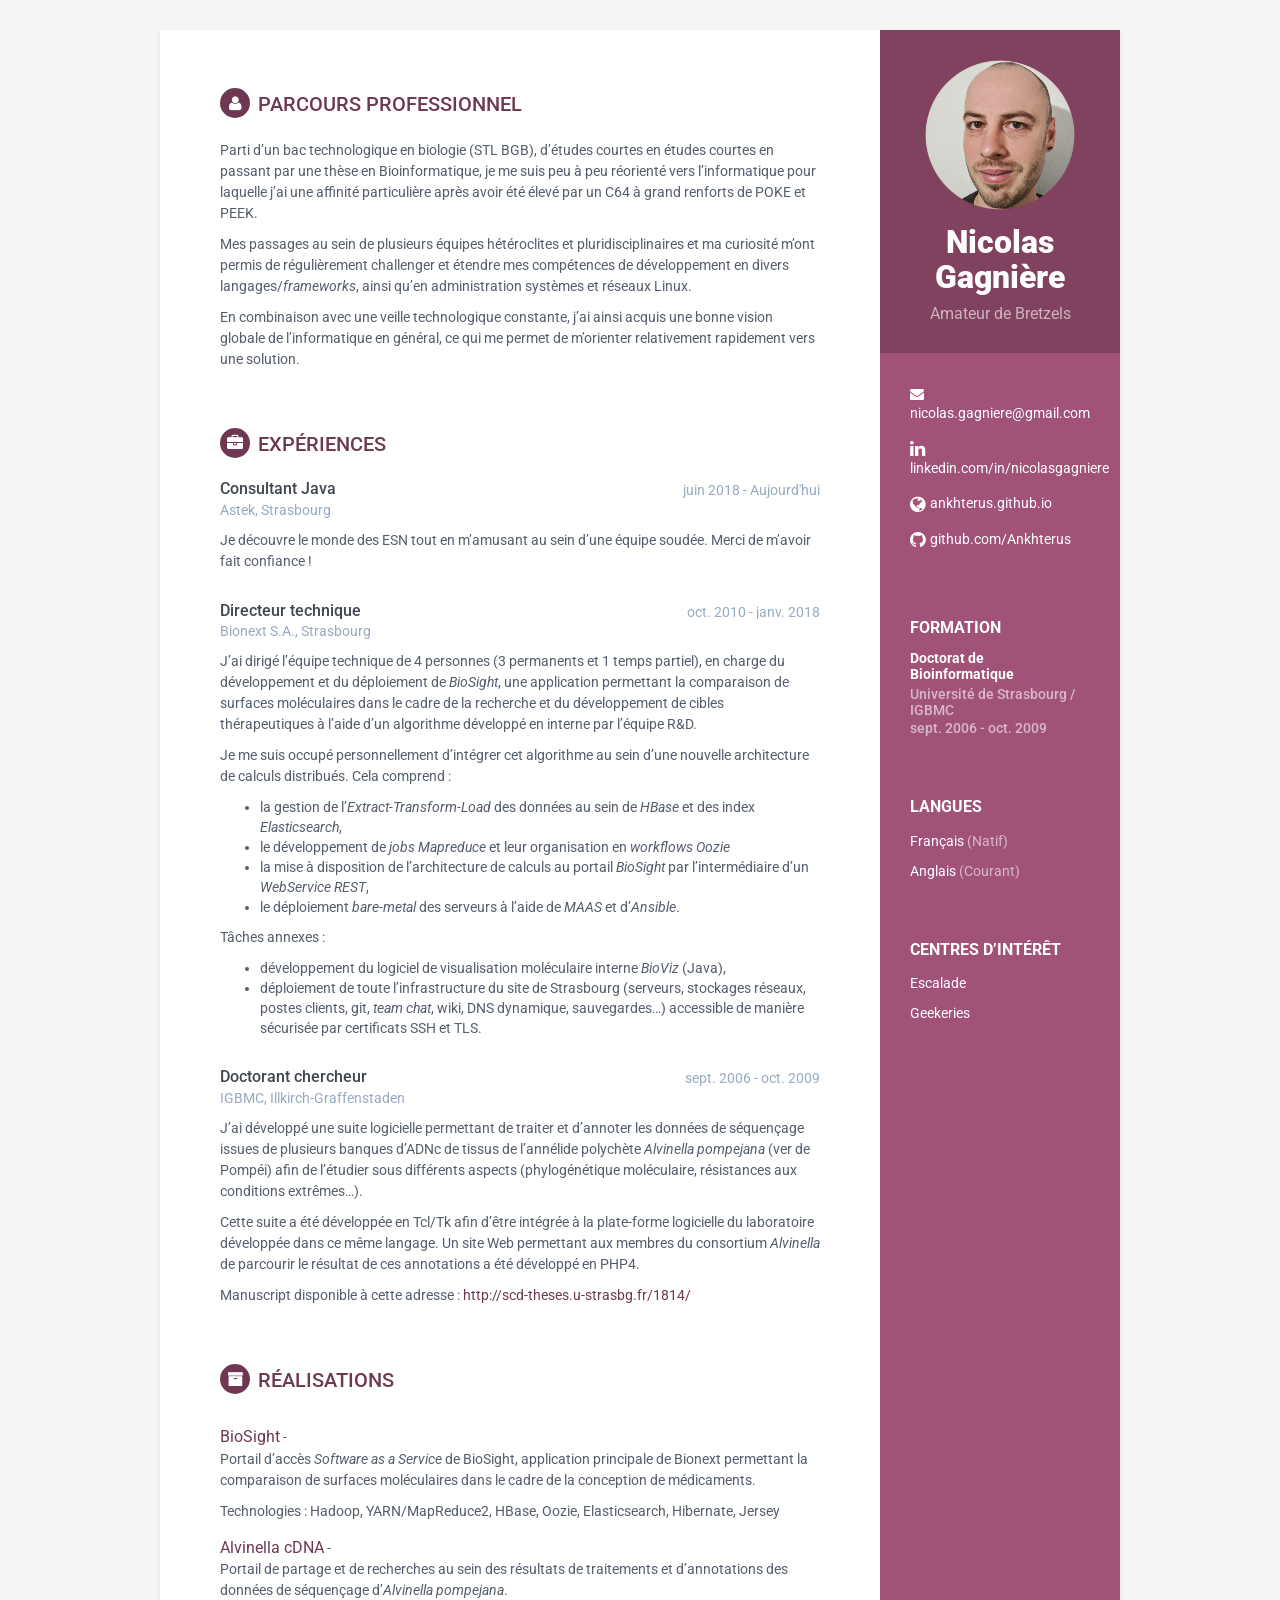
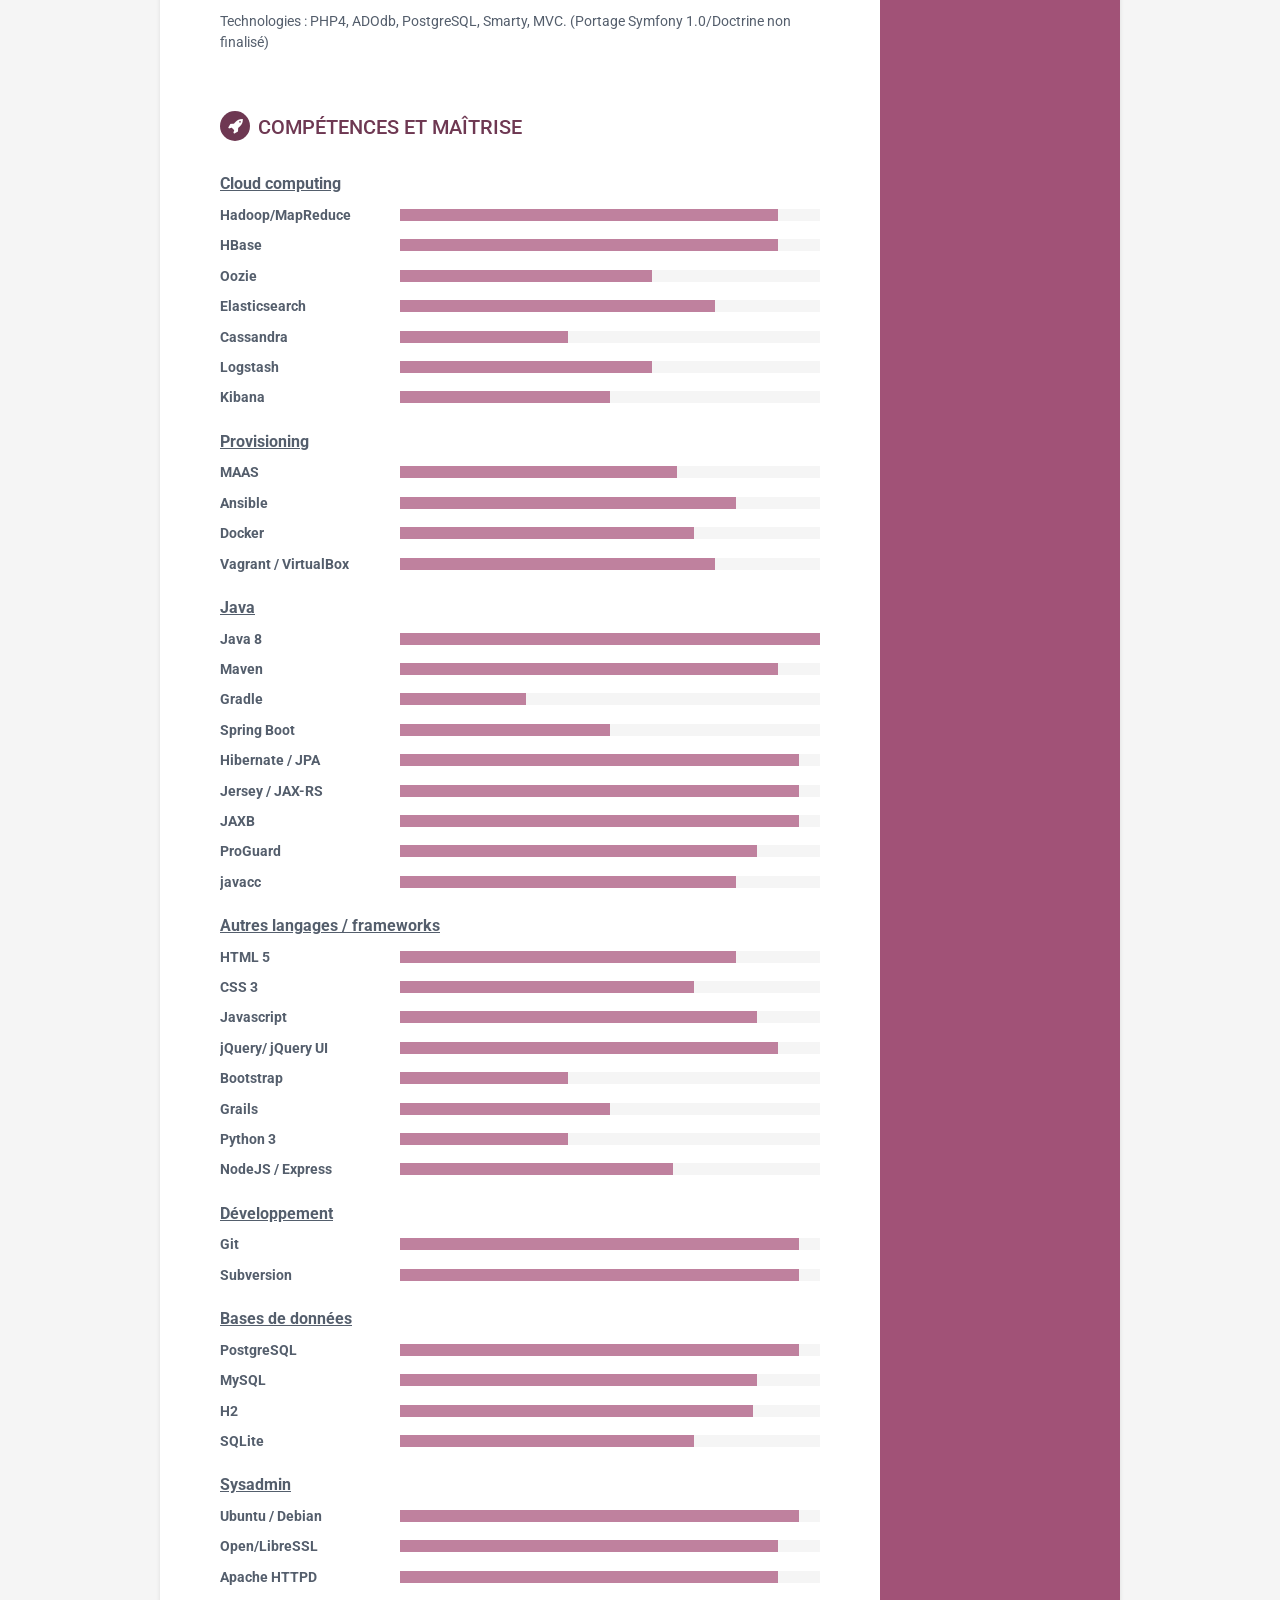
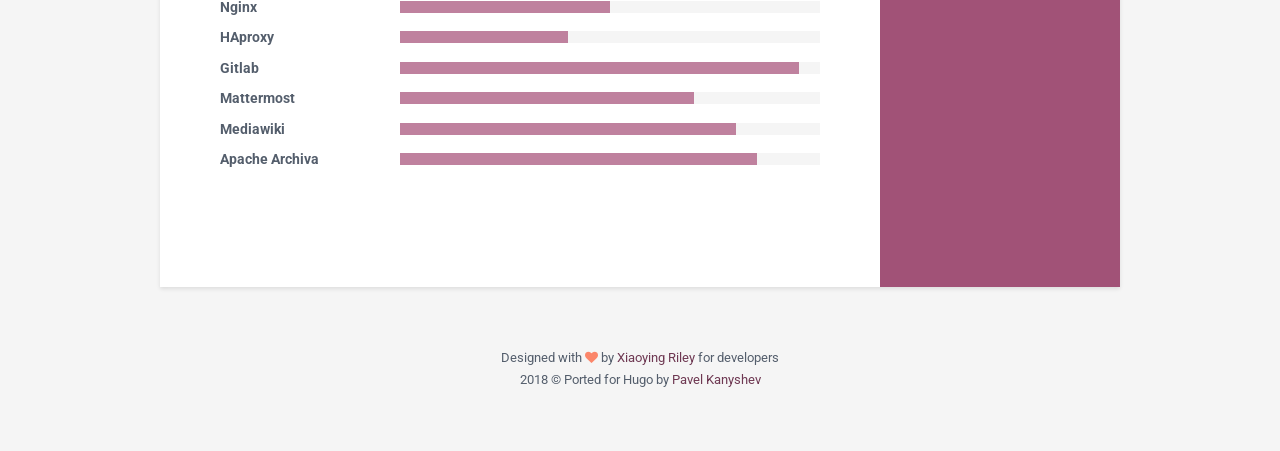
==== commit 664199c6: "Added some skills" ====
--- a/index.html
+++ b/index.html
@@ -4,7 +4,7 @@
  <html lang="fr"> 
 
 <head>
-	<meta name="generator" content="Hugo 0.45.1" />
+	<meta name="generator" content="Hugo 0.46" />
         <title>Nicolas Gagnière - CV</title>
     
     <meta charset="utf-8">
@@ -290,6 +290,26 @@
                 
                     <div class="item">
                     
+                        <h3 class="level-title">Logstash</h3>
+                        <div class="level-bar">
+                            <div class="level-bar-inner" data-level="60%">
+                            </div>
+                        </div>
+                    
+                    </div>
+                
+                    <div class="item">
+                    
+                        <h3 class="level-title">Kibana</h3>
+                        <div class="level-bar">
+                            <div class="level-bar-inner" data-level="50%">
+                            </div>
+                        </div>
+                    
+                    </div>
+                
+                    <div class="item">
+                    
                         <div class="skills-group"><h3>Provisioning</h3></div>
                     
                     </div>
@@ -619,6 +639,26 @@
                         <h3 class="level-title">Apache HTTPD</h3>
                         <div class="level-bar">
                             <div class="level-bar-inner" data-level="90%">
+                            </div>
+                        </div>
+                    
+                    </div>
+                
+                    <div class="item">
+                    
+                        <h3 class="level-title">Nginx</h3>
+                        <div class="level-bar">
+                            <div class="level-bar-inner" data-level="50%">
+                            </div>
+                        </div>
+                    
+                    </div>
+                
+                    <div class="item">
+                    
+                        <h3 class="level-title">HAproxy</h3>
+                        <div class="level-bar">
+                            <div class="level-bar-inner" data-level="40%">
                             </div>
                         </div>
                     
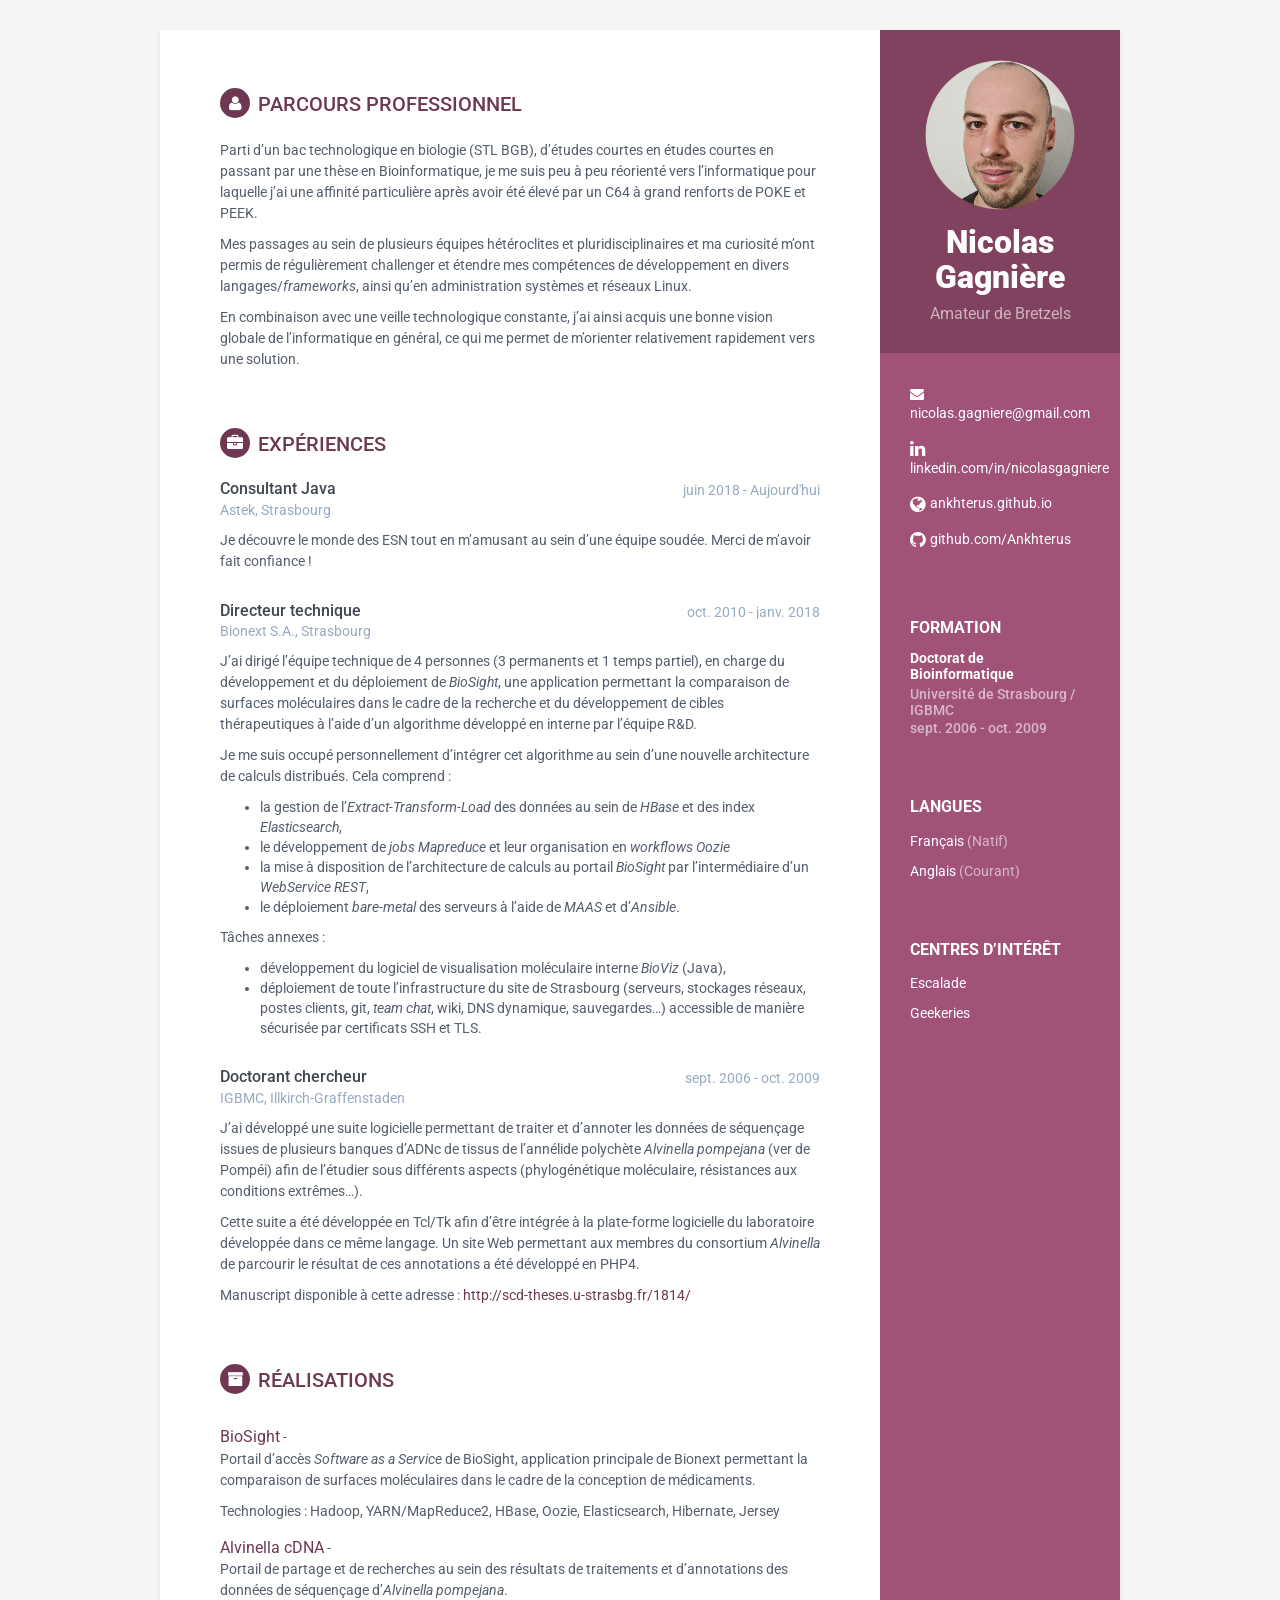
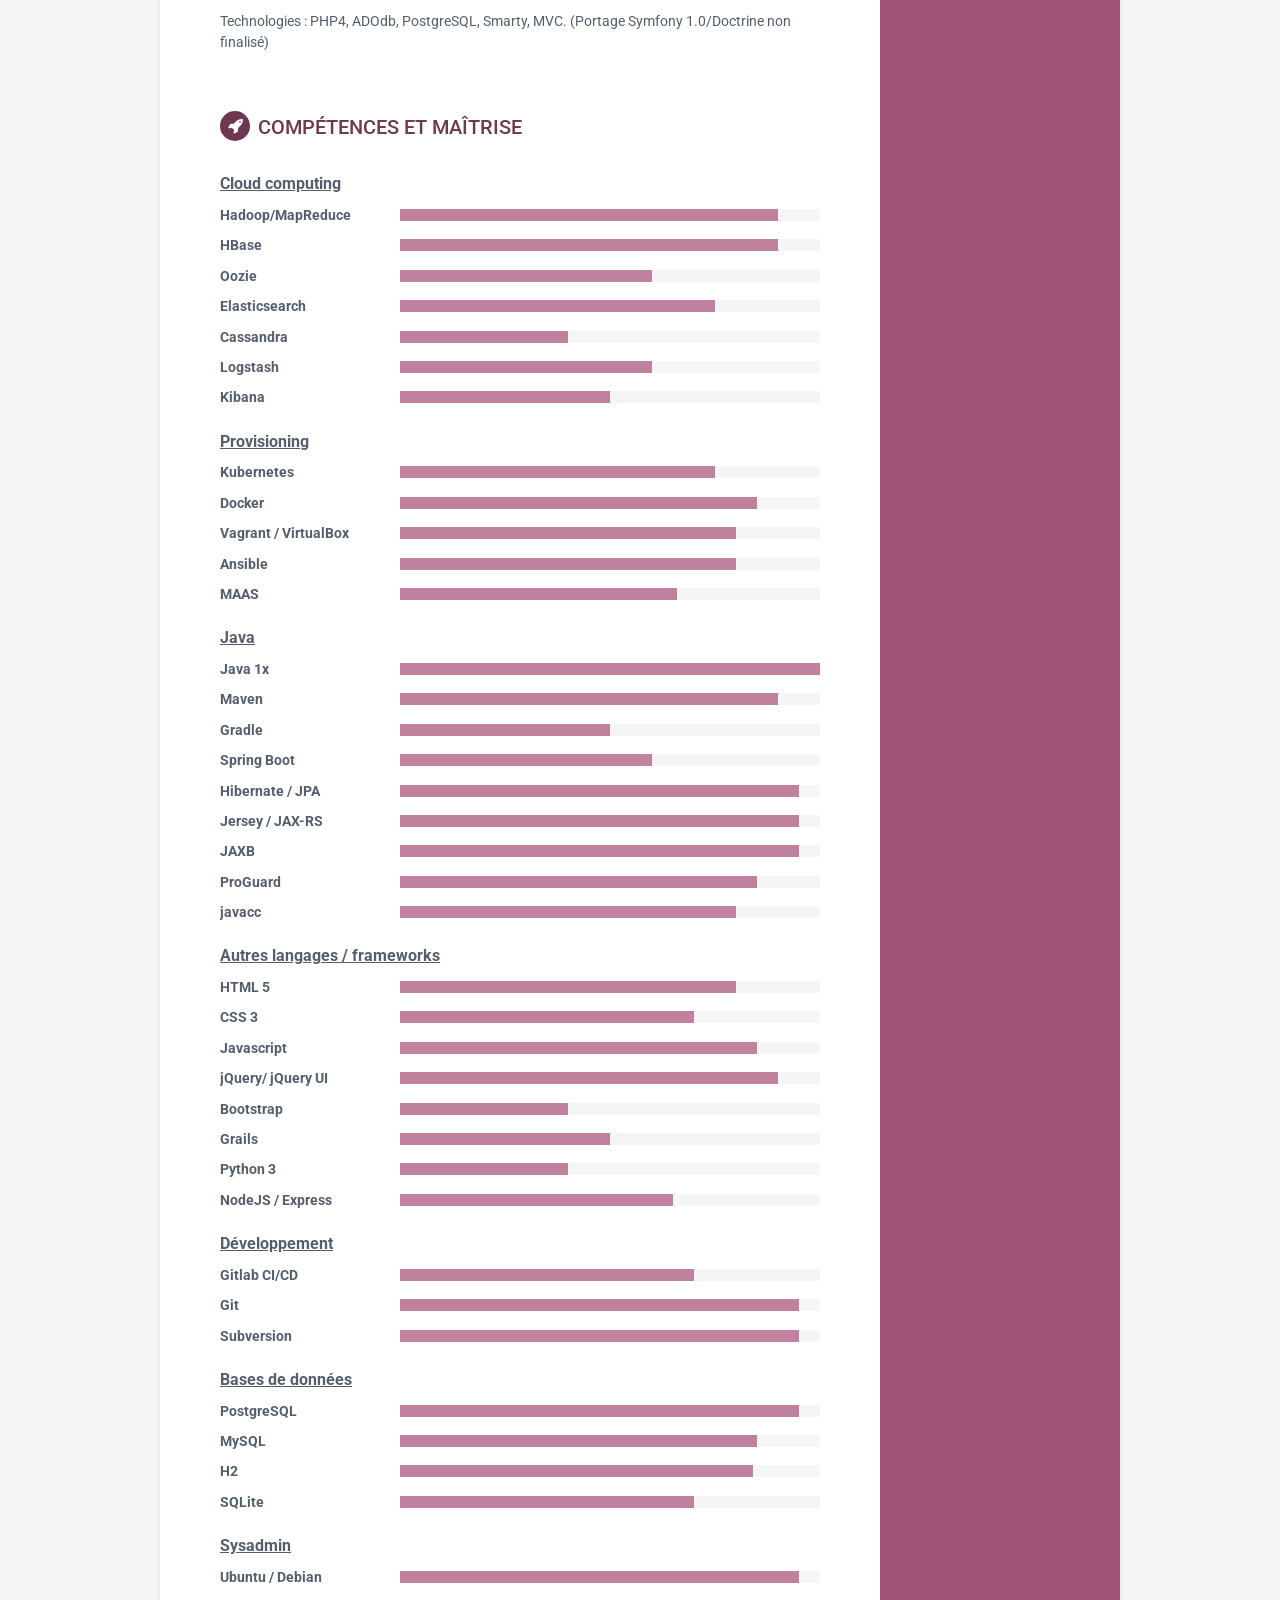
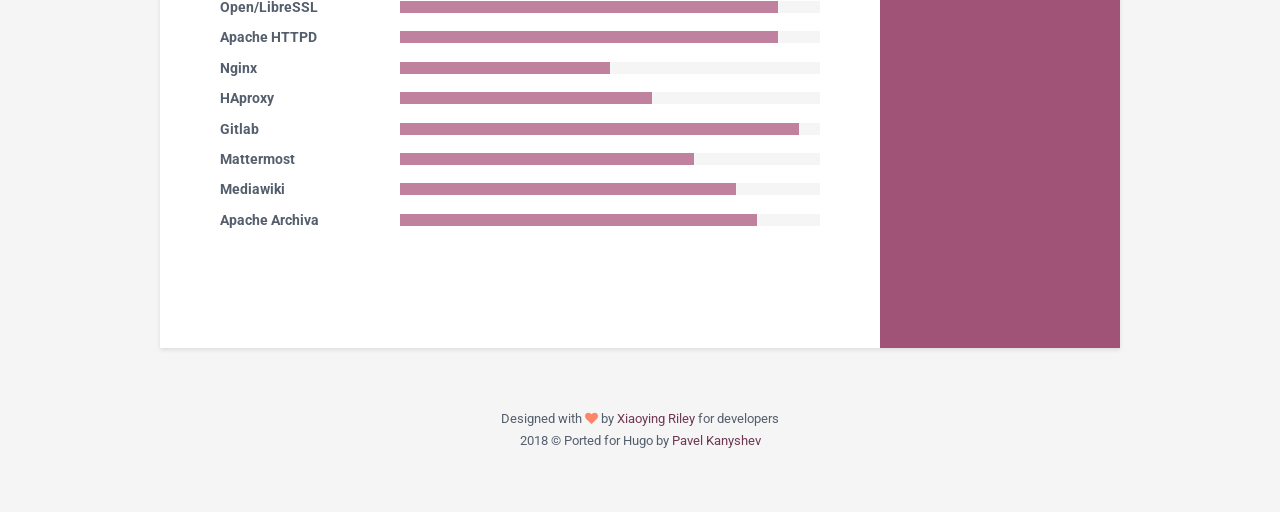
==== commit 4248be5d: "Added Kubernetes skill" ====
--- a/index.html
+++ b/index.html
@@ -4,7 +4,7 @@
  <html lang="fr"> 
 
 <head>
-	<meta name="generator" content="Hugo 0.46" />
+	<meta name="generator" content="Hugo 0.49.2" />
         <title>Nicolas Gagnière - CV</title>
     
     <meta charset="utf-8">
@@ -25,7 +25,7 @@
 	
     
 	
-<script>
+<script type="application/javascript">
 var doNotTrack = false;
 if (!doNotTrack) {
 	window.ga=window.ga||function(){(ga.q=ga.q||[]).push(arguments)};ga.l=+new Date;
@@ -316,6 +316,46 @@
                 
                     <div class="item">
                     
+                        <h3 class="level-title">Kubernetes</h3>
+                        <div class="level-bar">
+                            <div class="level-bar-inner" data-level="75%">
+                            </div>
+                        </div>
+                    
+                    </div>
+                
+                    <div class="item">
+                    
+                        <h3 class="level-title">Docker</h3>
+                        <div class="level-bar">
+                            <div class="level-bar-inner" data-level="85%">
+                            </div>
+                        </div>
+                    
+                    </div>
+                
+                    <div class="item">
+                    
+                        <h3 class="level-title">Vagrant / VirtualBox</h3>
+                        <div class="level-bar">
+                            <div class="level-bar-inner" data-level="80%">
+                            </div>
+                        </div>
+                    
+                    </div>
+                
+                    <div class="item">
+                    
+                        <h3 class="level-title">Ansible</h3>
+                        <div class="level-bar">
+                            <div class="level-bar-inner" data-level="80%">
+                            </div>
+                        </div>
+                    
+                    </div>
+                
+                    <div class="item">
+                    
                         <h3 class="level-title">MAAS</h3>
                         <div class="level-bar">
                             <div class="level-bar-inner" data-level="66%">
@@ -326,7 +366,93 @@
                 
                     <div class="item">
                     
-                        <h3 class="level-title">Ansible</h3>
+                        <div class="skills-group"><h3>Java</h3></div>
+                    
+                    </div>
+                
+                    <div class="item">
+                    
+                        <h3 class="level-title">Java 1x</h3>
+                        <div class="level-bar">
+                            <div class="level-bar-inner" data-level="100%">
+                            </div>
+                        </div>
+                    
+                    </div>
+                
+                    <div class="item">
+                    
+                        <h3 class="level-title">Maven</h3>
+                        <div class="level-bar">
+                            <div class="level-bar-inner" data-level="90%">
+                            </div>
+                        </div>
+                    
+                    </div>
+                
+                    <div class="item">
+                    
+                        <h3 class="level-title">Gradle</h3>
+                        <div class="level-bar">
+                            <div class="level-bar-inner" data-level="50%">
+                            </div>
+                        </div>
+                    
+                    </div>
+                
+                    <div class="item">
+                    
+                        <h3 class="level-title">Spring Boot</h3>
+                        <div class="level-bar">
+                            <div class="level-bar-inner" data-level="60%">
+                            </div>
+                        </div>
+                    
+                    </div>
+                
+                    <div class="item">
+                    
+                        <h3 class="level-title">Hibernate / JPA</h3>
+                        <div class="level-bar">
+                            <div class="level-bar-inner" data-level="95%">
+                            </div>
+                        </div>
+                    
+                    </div>
+                
+                    <div class="item">
+                    
+                        <h3 class="level-title">Jersey / JAX-RS</h3>
+                        <div class="level-bar">
+                            <div class="level-bar-inner" data-level="95%">
+                            </div>
+                        </div>
+                    
+                    </div>
+                
+                    <div class="item">
+                    
+                        <h3 class="level-title">JAXB</h3>
+                        <div class="level-bar">
+                            <div class="level-bar-inner" data-level="95%">
+                            </div>
+                        </div>
+                    
+                    </div>
+                
+                    <div class="item">
+                    
+                        <h3 class="level-title">ProGuard</h3>
+                        <div class="level-bar">
+                            <div class="level-bar-inner" data-level="85%">
+                            </div>
+                        </div>
+                    
+                    </div>
+                
+                    <div class="item">
+                    
+                        <h3 class="level-title">javacc</h3>
                         <div class="level-bar">
                             <div class="level-bar-inner" data-level="80%">
                             </div>
@@ -336,7 +462,23 @@
                 
                     <div class="item">
                     
-                        <h3 class="level-title">Docker</h3>
+                        <div class="skills-group"><h3>Autres langages / frameworks</h3></div>
+                    
+                    </div>
+                
+                    <div class="item">
+                    
+                        <h3 class="level-title">HTML 5</h3>
+                        <div class="level-bar">
+                            <div class="level-bar-inner" data-level="80%">
+                            </div>
+                        </div>
+                    
+                    </div>
+                
+                    <div class="item">
+                    
+                        <h3 class="level-title">CSS 3</h3>
                         <div class="level-bar">
                             <div class="level-bar-inner" data-level="70%">
                             </div>
@@ -346,33 +488,17 @@
                 
                     <div class="item">
                     
-                        <h3 class="level-title">Vagrant / VirtualBox</h3>
-                        <div class="level-bar">
-                            <div class="level-bar-inner" data-level="75%">
-                            </div>
-                        </div>
-                    
-                    </div>
-                
-                    <div class="item">
-                    
-                        <div class="skills-group"><h3>Java</h3></div>
-                    
-                    </div>
-                
-                    <div class="item">
-                    
-                        <h3 class="level-title">Java 8</h3>
-                        <div class="level-bar">
-                            <div class="level-bar-inner" data-level="100%">
-                            </div>
-                        </div>
-                    
-                    </div>
-                
-                    <div class="item">
-                    
-                        <h3 class="level-title">Maven</h3>
+                        <h3 class="level-title">Javascript</h3>
+                        <div class="level-bar">
+                            <div class="level-bar-inner" data-level="85%">
+                            </div>
+                        </div>
+                    
+                    </div>
+                
+                    <div class="item">
+                    
+                        <h3 class="level-title">jQuery/ jQuery UI</h3>
                         <div class="level-bar">
                             <div class="level-bar-inner" data-level="90%">
                             </div>
@@ -382,17 +508,17 @@
                 
                     <div class="item">
                     
-                        <h3 class="level-title">Gradle</h3>
-                        <div class="level-bar">
-                            <div class="level-bar-inner" data-level="30%">
-                            </div>
-                        </div>
-                    
-                    </div>
-                
-                    <div class="item">
-                    
-                        <h3 class="level-title">Spring Boot</h3>
+                        <h3 class="level-title">Bootstrap</h3>
+                        <div class="level-bar">
+                            <div class="level-bar-inner" data-level="40%">
+                            </div>
+                        </div>
+                    
+                    </div>
+                
+                    <div class="item">
+                    
+                        <h3 class="level-title">Grails</h3>
                         <div class="level-bar">
                             <div class="level-bar-inner" data-level="50%">
                             </div>
@@ -402,7 +528,43 @@
                 
                     <div class="item">
                     
-                        <h3 class="level-title">Hibernate / JPA</h3>
+                        <h3 class="level-title">Python 3</h3>
+                        <div class="level-bar">
+                            <div class="level-bar-inner" data-level="40%">
+                            </div>
+                        </div>
+                    
+                    </div>
+                
+                    <div class="item">
+                    
+                        <h3 class="level-title">NodeJS / Express</h3>
+                        <div class="level-bar">
+                            <div class="level-bar-inner" data-level="65%">
+                            </div>
+                        </div>
+                    
+                    </div>
+                
+                    <div class="item">
+                    
+                        <div class="skills-group"><h3>Développement</h3></div>
+                    
+                    </div>
+                
+                    <div class="item">
+                    
+                        <h3 class="level-title">Gitlab CI/CD</h3>
+                        <div class="level-bar">
+                            <div class="level-bar-inner" data-level="70%">
+                            </div>
+                        </div>
+                    
+                    </div>
+                
+                    <div class="item">
+                    
+                        <h3 class="level-title">Git</h3>
                         <div class="level-bar">
                             <div class="level-bar-inner" data-level="95%">
                             </div>
@@ -412,7 +574,7 @@
                 
                     <div class="item">
                     
-                        <h3 class="level-title">Jersey / JAX-RS</h3>
+                        <h3 class="level-title">Subversion</h3>
                         <div class="level-bar">
                             <div class="level-bar-inner" data-level="95%">
                             </div>
@@ -422,7 +584,13 @@
                 
                     <div class="item">
                     
-                        <h3 class="level-title">JAXB</h3>
+                        <div class="skills-group"><h3>Bases de données</h3></div>
+                    
+                    </div>
+                
+                    <div class="item">
+                    
+                        <h3 class="level-title">PostgreSQL</h3>
                         <div class="level-bar">
                             <div class="level-bar-inner" data-level="95%">
                             </div>
@@ -432,7 +600,7 @@
                 
                     <div class="item">
                     
-                        <h3 class="level-title">ProGuard</h3>
+                        <h3 class="level-title">MySQL</h3>
                         <div class="level-bar">
                             <div class="level-bar-inner" data-level="85%">
                             </div>
@@ -442,33 +610,17 @@
                 
                     <div class="item">
                     
-                        <h3 class="level-title">javacc</h3>
-                        <div class="level-bar">
-                            <div class="level-bar-inner" data-level="80%">
-                            </div>
-                        </div>
-                    
-                    </div>
-                
-                    <div class="item">
-                    
-                        <div class="skills-group"><h3>Autres langages / frameworks</h3></div>
-                    
-                    </div>
-                
-                    <div class="item">
-                    
-                        <h3 class="level-title">HTML 5</h3>
-                        <div class="level-bar">
-                            <div class="level-bar-inner" data-level="80%">
-                            </div>
-                        </div>
-                    
-                    </div>
-                
-                    <div class="item">
-                    
-                        <h3 class="level-title">CSS 3</h3>
+                        <h3 class="level-title">H2</h3>
+                        <div class="level-bar">
+                            <div class="level-bar-inner" data-level="84%">
+                            </div>
+                        </div>
+                    
+                    </div>
+                
+                    <div class="item">
+                    
+                        <h3 class="level-title">SQLite</h3>
                         <div class="level-bar">
                             <div class="level-bar-inner" data-level="70%">
                             </div>
@@ -478,17 +630,23 @@
                 
                     <div class="item">
                     
-                        <h3 class="level-title">Javascript</h3>
-                        <div class="level-bar">
-                            <div class="level-bar-inner" data-level="85%">
-                            </div>
-                        </div>
-                    
-                    </div>
-                
-                    <div class="item">
-                    
-                        <h3 class="level-title">jQuery/ jQuery UI</h3>
+                        <div class="skills-group"><h3>Sysadmin</h3></div>
+                    
+                    </div>
+                
+                    <div class="item">
+                    
+                        <h3 class="level-title">Ubuntu / Debian</h3>
+                        <div class="level-bar">
+                            <div class="level-bar-inner" data-level="95%">
+                            </div>
+                        </div>
+                    
+                    </div>
+                
+                    <div class="item">
+                    
+                        <h3 class="level-title">Open/LibreSSL</h3>
                         <div class="level-bar">
                             <div class="level-bar-inner" data-level="90%">
                             </div>
@@ -498,17 +656,17 @@
                 
                     <div class="item">
                     
-                        <h3 class="level-title">Bootstrap</h3>
-                        <div class="level-bar">
-                            <div class="level-bar-inner" data-level="40%">
-                            </div>
-                        </div>
-                    
-                    </div>
-                
-                    <div class="item">
-                    
-                        <h3 class="level-title">Grails</h3>
+                        <h3 class="level-title">Apache HTTPD</h3>
+                        <div class="level-bar">
+                            <div class="level-bar-inner" data-level="90%">
+                            </div>
+                        </div>
+                    
+                    </div>
+                
+                    <div class="item">
+                    
+                        <h3 class="level-title">Nginx</h3>
                         <div class="level-bar">
                             <div class="level-bar-inner" data-level="50%">
                             </div>
@@ -518,147 +676,9 @@
                 
                     <div class="item">
                     
-                        <h3 class="level-title">Python 3</h3>
-                        <div class="level-bar">
-                            <div class="level-bar-inner" data-level="40%">
-                            </div>
-                        </div>
-                    
-                    </div>
-                
-                    <div class="item">
-                    
-                        <h3 class="level-title">NodeJS / Express</h3>
-                        <div class="level-bar">
-                            <div class="level-bar-inner" data-level="65%">
-                            </div>
-                        </div>
-                    
-                    </div>
-                
-                    <div class="item">
-                    
-                        <div class="skills-group"><h3>Développement</h3></div>
-                    
-                    </div>
-                
-                    <div class="item">
-                    
-                        <h3 class="level-title">Git</h3>
-                        <div class="level-bar">
-                            <div class="level-bar-inner" data-level="95%">
-                            </div>
-                        </div>
-                    
-                    </div>
-                
-                    <div class="item">
-                    
-                        <h3 class="level-title">Subversion</h3>
-                        <div class="level-bar">
-                            <div class="level-bar-inner" data-level="95%">
-                            </div>
-                        </div>
-                    
-                    </div>
-                
-                    <div class="item">
-                    
-                        <div class="skills-group"><h3>Bases de données</h3></div>
-                    
-                    </div>
-                
-                    <div class="item">
-                    
-                        <h3 class="level-title">PostgreSQL</h3>
-                        <div class="level-bar">
-                            <div class="level-bar-inner" data-level="95%">
-                            </div>
-                        </div>
-                    
-                    </div>
-                
-                    <div class="item">
-                    
-                        <h3 class="level-title">MySQL</h3>
-                        <div class="level-bar">
-                            <div class="level-bar-inner" data-level="85%">
-                            </div>
-                        </div>
-                    
-                    </div>
-                
-                    <div class="item">
-                    
-                        <h3 class="level-title">H2</h3>
-                        <div class="level-bar">
-                            <div class="level-bar-inner" data-level="84%">
-                            </div>
-                        </div>
-                    
-                    </div>
-                
-                    <div class="item">
-                    
-                        <h3 class="level-title">SQLite</h3>
-                        <div class="level-bar">
-                            <div class="level-bar-inner" data-level="70%">
-                            </div>
-                        </div>
-                    
-                    </div>
-                
-                    <div class="item">
-                    
-                        <div class="skills-group"><h3>Sysadmin</h3></div>
-                    
-                    </div>
-                
-                    <div class="item">
-                    
-                        <h3 class="level-title">Ubuntu / Debian</h3>
-                        <div class="level-bar">
-                            <div class="level-bar-inner" data-level="95%">
-                            </div>
-                        </div>
-                    
-                    </div>
-                
-                    <div class="item">
-                    
-                        <h3 class="level-title">Open/LibreSSL</h3>
-                        <div class="level-bar">
-                            <div class="level-bar-inner" data-level="90%">
-                            </div>
-                        </div>
-                    
-                    </div>
-                
-                    <div class="item">
-                    
-                        <h3 class="level-title">Apache HTTPD</h3>
-                        <div class="level-bar">
-                            <div class="level-bar-inner" data-level="90%">
-                            </div>
-                        </div>
-                    
-                    </div>
-                
-                    <div class="item">
-                    
-                        <h3 class="level-title">Nginx</h3>
-                        <div class="level-bar">
-                            <div class="level-bar-inner" data-level="50%">
-                            </div>
-                        </div>
-                    
-                    </div>
-                
-                    <div class="item">
-                    
                         <h3 class="level-title">HAproxy</h3>
                         <div class="level-bar">
-                            <div class="level-bar-inner" data-level="40%">
+                            <div class="level-bar-inner" data-level="60%">
                             </div>
                         </div>
                     
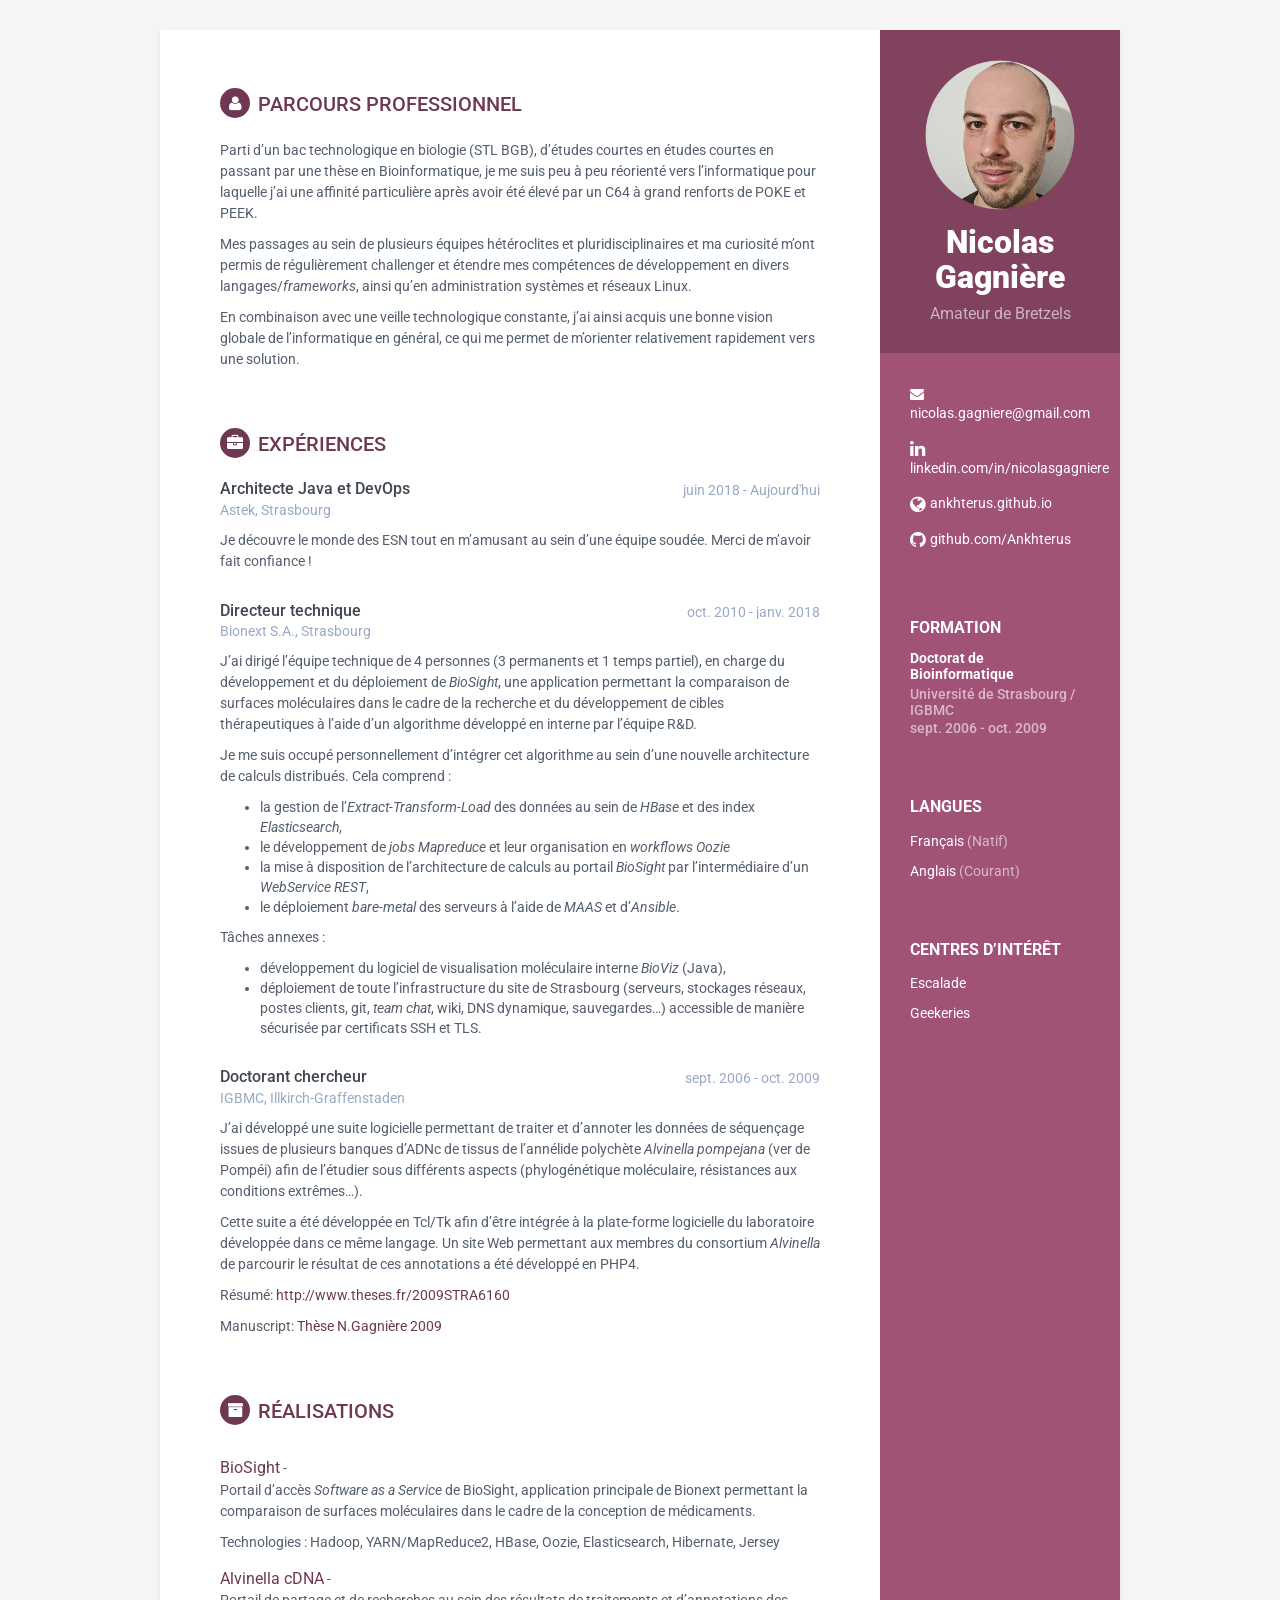
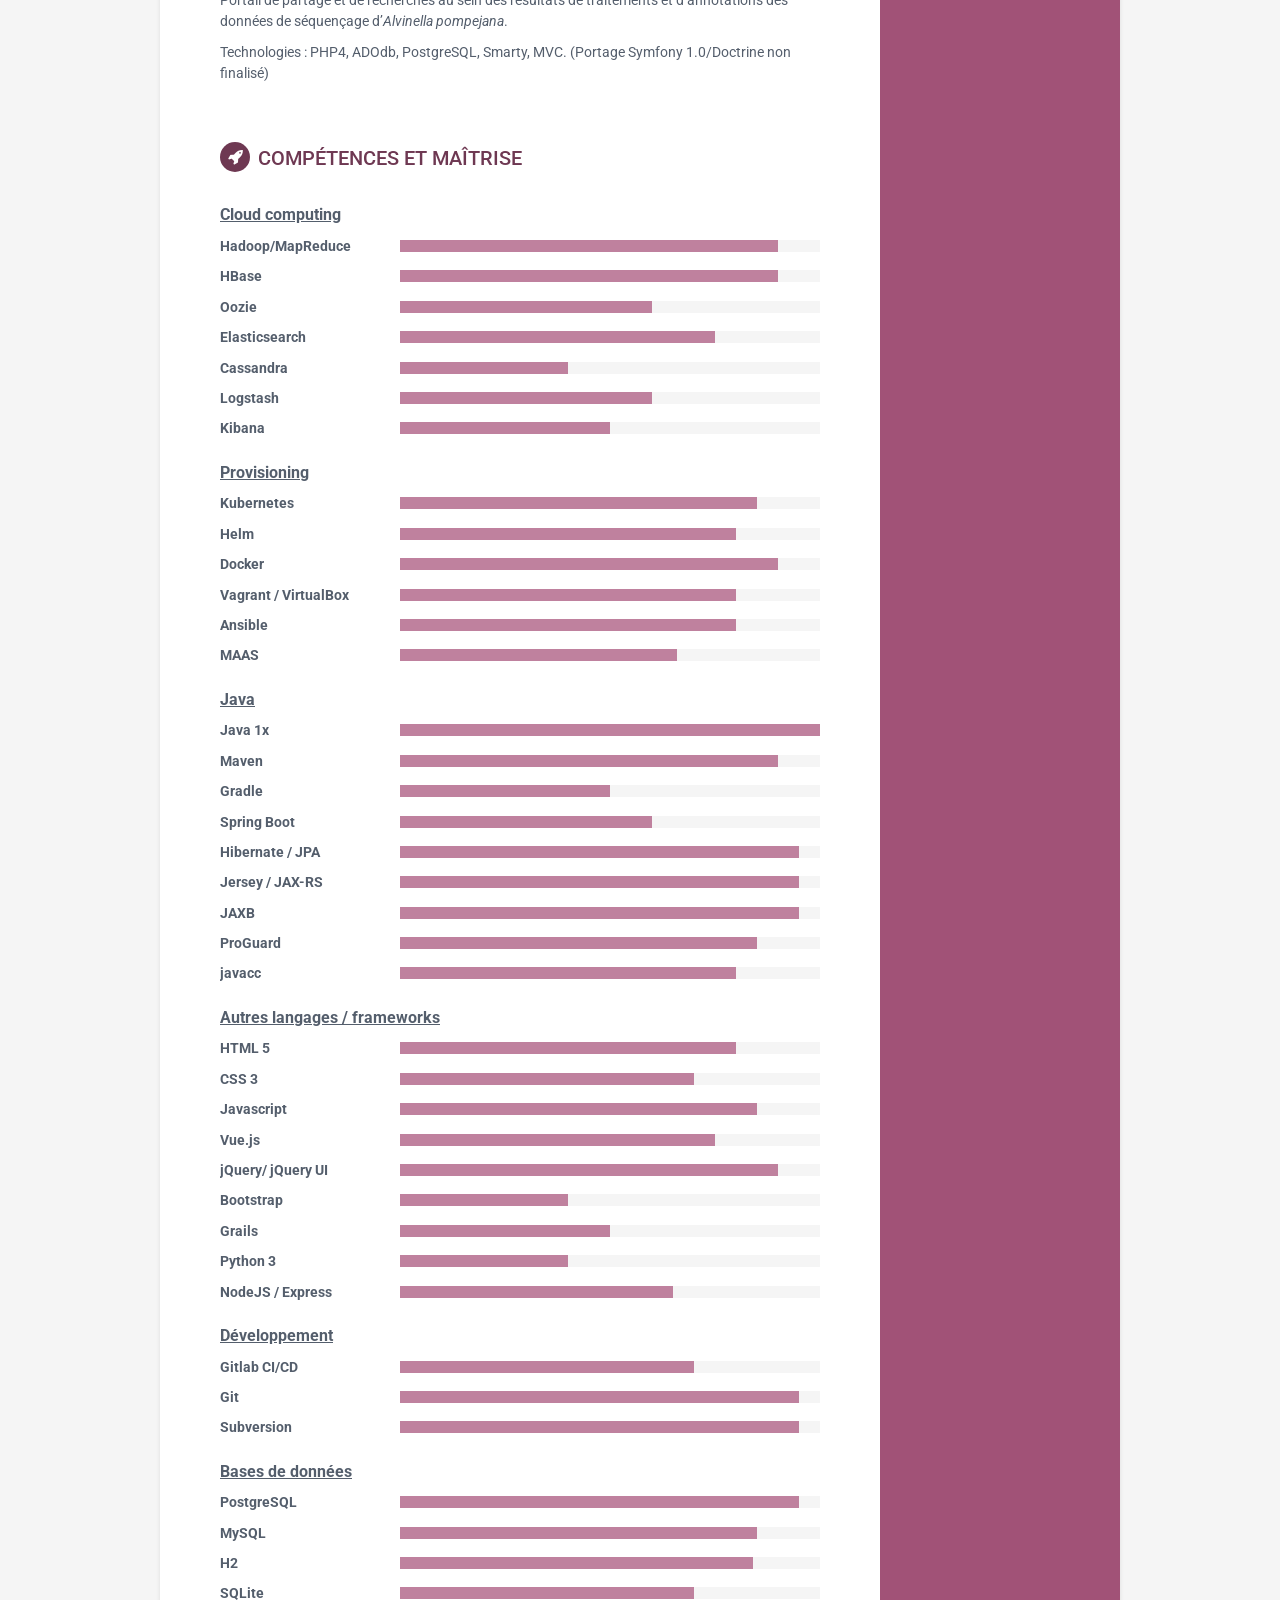
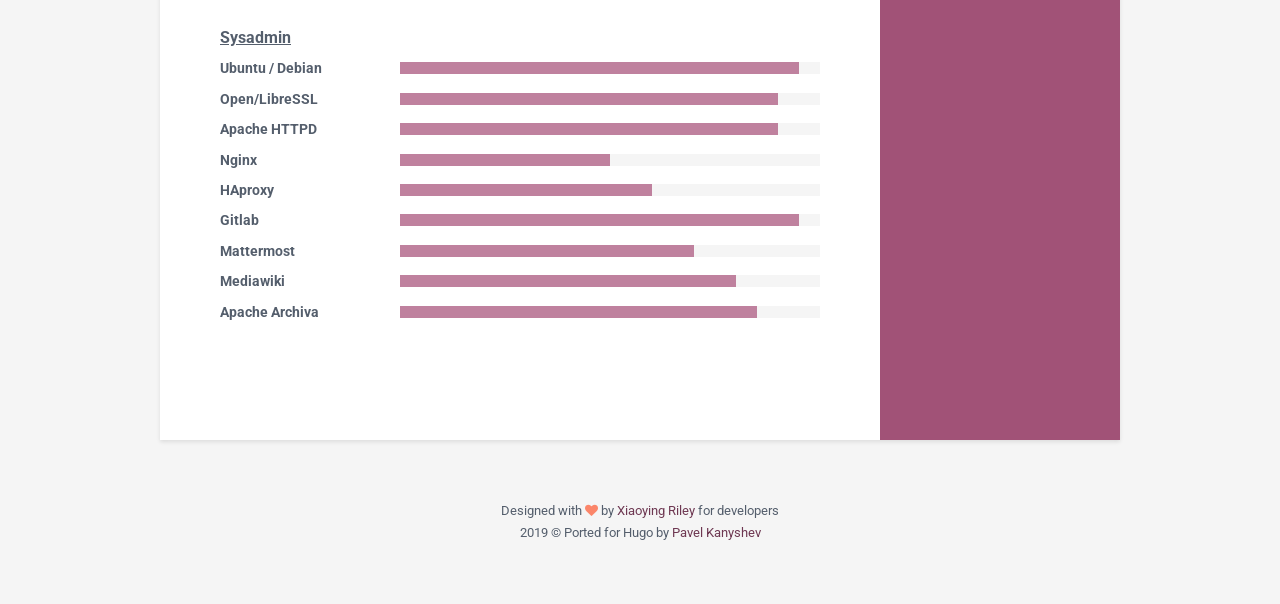
==== commit 1dfa7a63: "Fixed PhD thesis URLs & updated skills" ====
--- a/index.html
+++ b/index.html
@@ -4,7 +4,7 @@
  <html lang="fr"> 
 
 <head>
-	<meta name="generator" content="Hugo 0.49.2" />
+	<meta name="generator" content="Hugo 0.55.5" />
         <title>Nicolas Gagnière - CV</title>
     
     <meta charset="utf-8">
@@ -139,7 +139,7 @@
                 <div class="item">
                     <div class="meta">
                         <div class="upper-row">
-                            <h3 class="job-title">Consultant Java</h3>
+                            <h3 class="job-title">Architecte Java et DevOps</h3>
                             <div class="time">juin 2018 - Aujourd&#39;hui</div>
                         </div>
                         <div class="company">Astek, Strasbourg</div>
@@ -192,7 +192,9 @@
 
 <p>Cette suite a été développée en Tcl/Tk afin d&rsquo;être intégrée à la plate-forme logicielle du laboratoire développée dans ce même langage. Un site Web permettant aux membres du consortium <em>Alvinella</em> de parcourir le résultat de ces annotations a été développé en PHP4.</p>
 
-<p>Manuscript disponible à cette adresse : <a href="http://scd-theses.u-strasbg.fr/1814/">http://scd-theses.u-strasbg.fr/1814/</a></p>
+<p>Résumé: <a href="http://www.theses.fr/2009STRA6160">http://www.theses.fr/2009STRA6160</a></p>
+
+<p>Manuscript: <a href="/assets/docs/TheseGagniere2009.pdf">Thèse N.Gagnière 2009</a></p>
 </p>
                     </div>
                 </div>
@@ -318,179 +320,199 @@
                     
                         <h3 class="level-title">Kubernetes</h3>
                         <div class="level-bar">
+                            <div class="level-bar-inner" data-level="85%">
+                            </div>
+                        </div>
+                    
+                    </div>
+                
+                    <div class="item">
+                    
+                        <h3 class="level-title">Helm</h3>
+                        <div class="level-bar">
+                            <div class="level-bar-inner" data-level="80%">
+                            </div>
+                        </div>
+                    
+                    </div>
+                
+                    <div class="item">
+                    
+                        <h3 class="level-title">Docker</h3>
+                        <div class="level-bar">
+                            <div class="level-bar-inner" data-level="90%">
+                            </div>
+                        </div>
+                    
+                    </div>
+                
+                    <div class="item">
+                    
+                        <h3 class="level-title">Vagrant / VirtualBox</h3>
+                        <div class="level-bar">
+                            <div class="level-bar-inner" data-level="80%">
+                            </div>
+                        </div>
+                    
+                    </div>
+                
+                    <div class="item">
+                    
+                        <h3 class="level-title">Ansible</h3>
+                        <div class="level-bar">
+                            <div class="level-bar-inner" data-level="80%">
+                            </div>
+                        </div>
+                    
+                    </div>
+                
+                    <div class="item">
+                    
+                        <h3 class="level-title">MAAS</h3>
+                        <div class="level-bar">
+                            <div class="level-bar-inner" data-level="66%">
+                            </div>
+                        </div>
+                    
+                    </div>
+                
+                    <div class="item">
+                    
+                        <div class="skills-group"><h3>Java</h3></div>
+                    
+                    </div>
+                
+                    <div class="item">
+                    
+                        <h3 class="level-title">Java 1x</h3>
+                        <div class="level-bar">
+                            <div class="level-bar-inner" data-level="100%">
+                            </div>
+                        </div>
+                    
+                    </div>
+                
+                    <div class="item">
+                    
+                        <h3 class="level-title">Maven</h3>
+                        <div class="level-bar">
+                            <div class="level-bar-inner" data-level="90%">
+                            </div>
+                        </div>
+                    
+                    </div>
+                
+                    <div class="item">
+                    
+                        <h3 class="level-title">Gradle</h3>
+                        <div class="level-bar">
+                            <div class="level-bar-inner" data-level="50%">
+                            </div>
+                        </div>
+                    
+                    </div>
+                
+                    <div class="item">
+                    
+                        <h3 class="level-title">Spring Boot</h3>
+                        <div class="level-bar">
+                            <div class="level-bar-inner" data-level="60%">
+                            </div>
+                        </div>
+                    
+                    </div>
+                
+                    <div class="item">
+                    
+                        <h3 class="level-title">Hibernate / JPA</h3>
+                        <div class="level-bar">
+                            <div class="level-bar-inner" data-level="95%">
+                            </div>
+                        </div>
+                    
+                    </div>
+                
+                    <div class="item">
+                    
+                        <h3 class="level-title">Jersey / JAX-RS</h3>
+                        <div class="level-bar">
+                            <div class="level-bar-inner" data-level="95%">
+                            </div>
+                        </div>
+                    
+                    </div>
+                
+                    <div class="item">
+                    
+                        <h3 class="level-title">JAXB</h3>
+                        <div class="level-bar">
+                            <div class="level-bar-inner" data-level="95%">
+                            </div>
+                        </div>
+                    
+                    </div>
+                
+                    <div class="item">
+                    
+                        <h3 class="level-title">ProGuard</h3>
+                        <div class="level-bar">
+                            <div class="level-bar-inner" data-level="85%">
+                            </div>
+                        </div>
+                    
+                    </div>
+                
+                    <div class="item">
+                    
+                        <h3 class="level-title">javacc</h3>
+                        <div class="level-bar">
+                            <div class="level-bar-inner" data-level="80%">
+                            </div>
+                        </div>
+                    
+                    </div>
+                
+                    <div class="item">
+                    
+                        <div class="skills-group"><h3>Autres langages / frameworks</h3></div>
+                    
+                    </div>
+                
+                    <div class="item">
+                    
+                        <h3 class="level-title">HTML 5</h3>
+                        <div class="level-bar">
+                            <div class="level-bar-inner" data-level="80%">
+                            </div>
+                        </div>
+                    
+                    </div>
+                
+                    <div class="item">
+                    
+                        <h3 class="level-title">CSS 3</h3>
+                        <div class="level-bar">
+                            <div class="level-bar-inner" data-level="70%">
+                            </div>
+                        </div>
+                    
+                    </div>
+                
+                    <div class="item">
+                    
+                        <h3 class="level-title">Javascript</h3>
+                        <div class="level-bar">
+                            <div class="level-bar-inner" data-level="85%">
+                            </div>
+                        </div>
+                    
+                    </div>
+                
+                    <div class="item">
+                    
+                        <h3 class="level-title">Vue.js</h3>
+                        <div class="level-bar">
                             <div class="level-bar-inner" data-level="75%">
-                            </div>
-                        </div>
-                    
-                    </div>
-                
-                    <div class="item">
-                    
-                        <h3 class="level-title">Docker</h3>
-                        <div class="level-bar">
-                            <div class="level-bar-inner" data-level="85%">
-                            </div>
-                        </div>
-                    
-                    </div>
-                
-                    <div class="item">
-                    
-                        <h3 class="level-title">Vagrant / VirtualBox</h3>
-                        <div class="level-bar">
-                            <div class="level-bar-inner" data-level="80%">
-                            </div>
-                        </div>
-                    
-                    </div>
-                
-                    <div class="item">
-                    
-                        <h3 class="level-title">Ansible</h3>
-                        <div class="level-bar">
-                            <div class="level-bar-inner" data-level="80%">
-                            </div>
-                        </div>
-                    
-                    </div>
-                
-                    <div class="item">
-                    
-                        <h3 class="level-title">MAAS</h3>
-                        <div class="level-bar">
-                            <div class="level-bar-inner" data-level="66%">
-                            </div>
-                        </div>
-                    
-                    </div>
-                
-                    <div class="item">
-                    
-                        <div class="skills-group"><h3>Java</h3></div>
-                    
-                    </div>
-                
-                    <div class="item">
-                    
-                        <h3 class="level-title">Java 1x</h3>
-                        <div class="level-bar">
-                            <div class="level-bar-inner" data-level="100%">
-                            </div>
-                        </div>
-                    
-                    </div>
-                
-                    <div class="item">
-                    
-                        <h3 class="level-title">Maven</h3>
-                        <div class="level-bar">
-                            <div class="level-bar-inner" data-level="90%">
-                            </div>
-                        </div>
-                    
-                    </div>
-                
-                    <div class="item">
-                    
-                        <h3 class="level-title">Gradle</h3>
-                        <div class="level-bar">
-                            <div class="level-bar-inner" data-level="50%">
-                            </div>
-                        </div>
-                    
-                    </div>
-                
-                    <div class="item">
-                    
-                        <h3 class="level-title">Spring Boot</h3>
-                        <div class="level-bar">
-                            <div class="level-bar-inner" data-level="60%">
-                            </div>
-                        </div>
-                    
-                    </div>
-                
-                    <div class="item">
-                    
-                        <h3 class="level-title">Hibernate / JPA</h3>
-                        <div class="level-bar">
-                            <div class="level-bar-inner" data-level="95%">
-                            </div>
-                        </div>
-                    
-                    </div>
-                
-                    <div class="item">
-                    
-                        <h3 class="level-title">Jersey / JAX-RS</h3>
-                        <div class="level-bar">
-                            <div class="level-bar-inner" data-level="95%">
-                            </div>
-                        </div>
-                    
-                    </div>
-                
-                    <div class="item">
-                    
-                        <h3 class="level-title">JAXB</h3>
-                        <div class="level-bar">
-                            <div class="level-bar-inner" data-level="95%">
-                            </div>
-                        </div>
-                    
-                    </div>
-                
-                    <div class="item">
-                    
-                        <h3 class="level-title">ProGuard</h3>
-                        <div class="level-bar">
-                            <div class="level-bar-inner" data-level="85%">
-                            </div>
-                        </div>
-                    
-                    </div>
-                
-                    <div class="item">
-                    
-                        <h3 class="level-title">javacc</h3>
-                        <div class="level-bar">
-                            <div class="level-bar-inner" data-level="80%">
-                            </div>
-                        </div>
-                    
-                    </div>
-                
-                    <div class="item">
-                    
-                        <div class="skills-group"><h3>Autres langages / frameworks</h3></div>
-                    
-                    </div>
-                
-                    <div class="item">
-                    
-                        <h3 class="level-title">HTML 5</h3>
-                        <div class="level-bar">
-                            <div class="level-bar-inner" data-level="80%">
-                            </div>
-                        </div>
-                    
-                    </div>
-                
-                    <div class="item">
-                    
-                        <h3 class="level-title">CSS 3</h3>
-                        <div class="level-bar">
-                            <div class="level-bar-inner" data-level="70%">
-                            </div>
-                        </div>
-                    
-                    </div>
-                
-                    <div class="item">
-                    
-                        <h3 class="level-title">Javascript</h3>
-                        <div class="level-bar">
-                            <div class="level-bar-inner" data-level="85%">
                             </div>
                         </div>
                     
@@ -736,7 +758,7 @@
         <div class="text-center">
                 
                 <small class="copyright">Designed with <i class="fa fa-heart"></i> by <a href="http://themes.3rdwavemedia.com" target="_blank">Xiaoying Riley</a> for developers</small><br>
-				<small class="copyright">2018 &copy; Ported for Hugo by <a href="https://github.com/aerohub" target="_blank">Pavel Kanyshev</a></small>
+				<small class="copyright">2019 &copy; Ported for Hugo by <a href="https://github.com/aerohub" target="_blank">Pavel Kanyshev</a></small>
         </div>
     </footer>
 
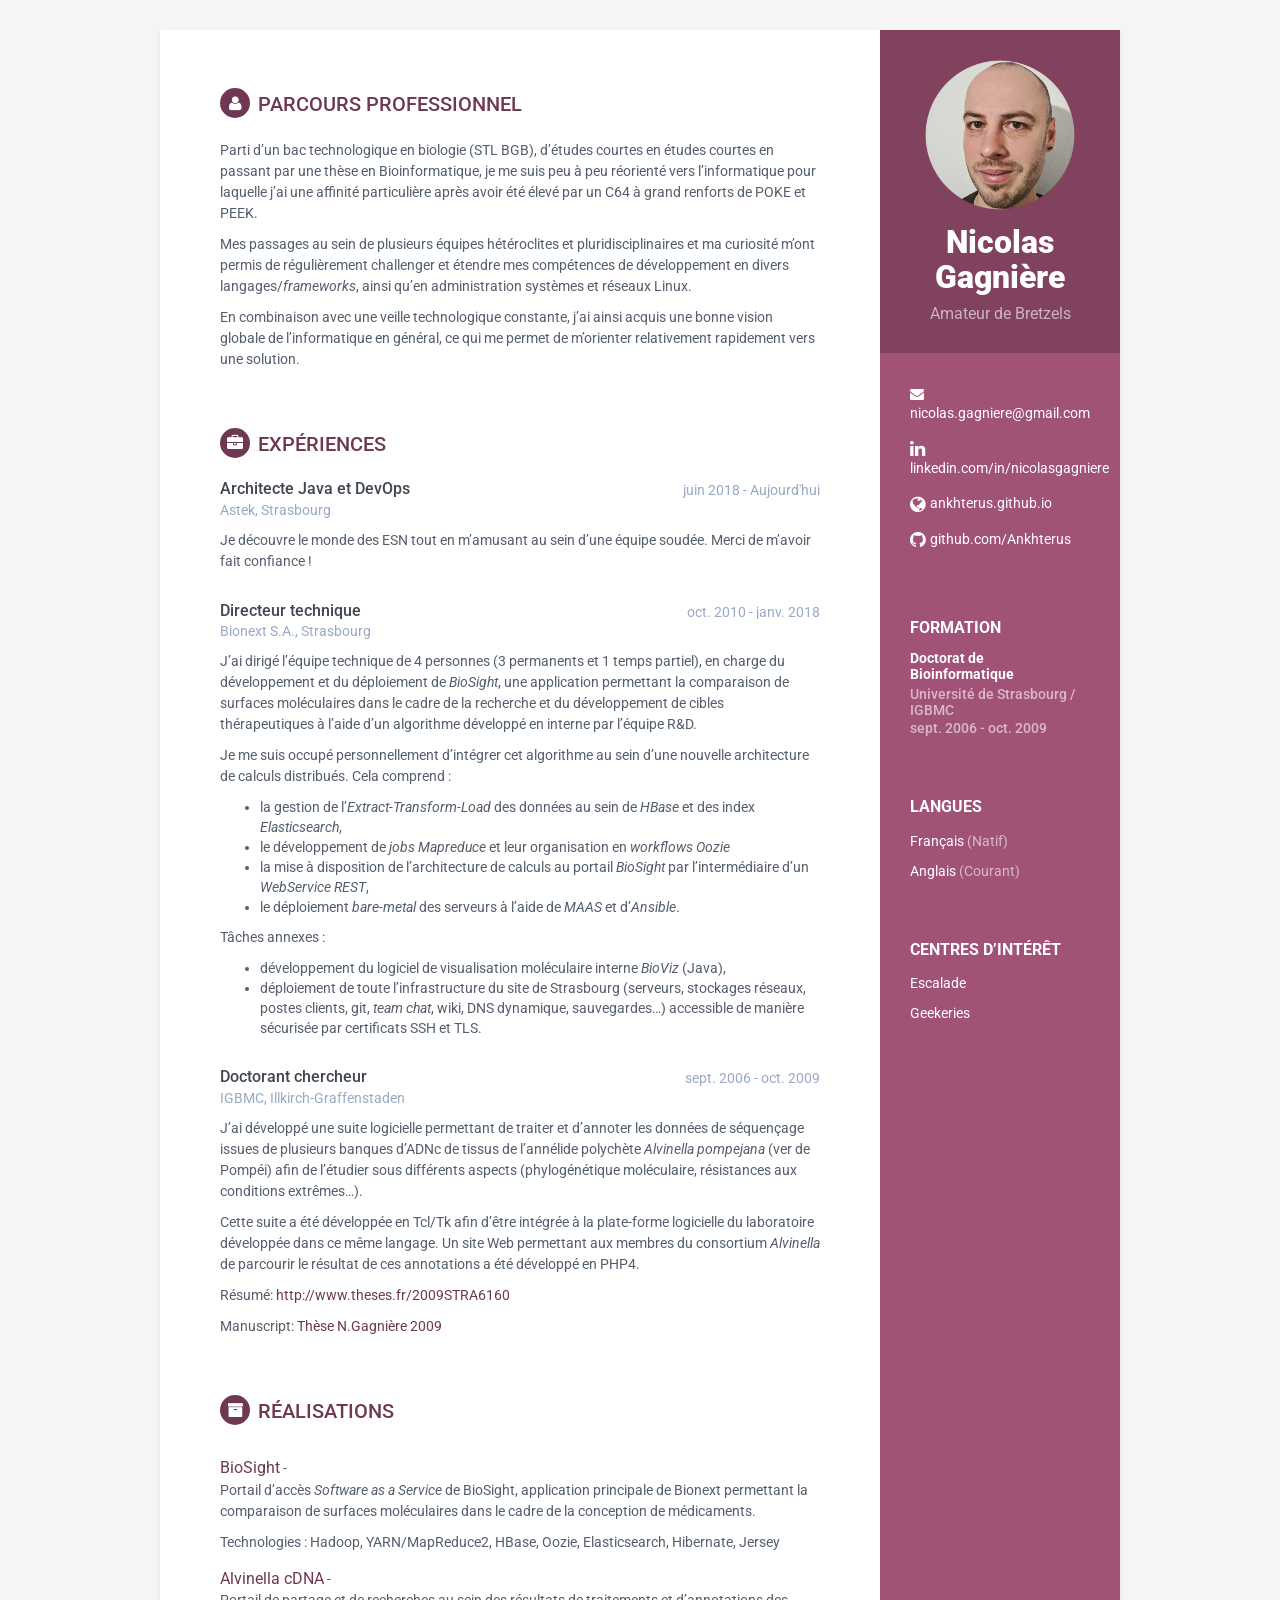
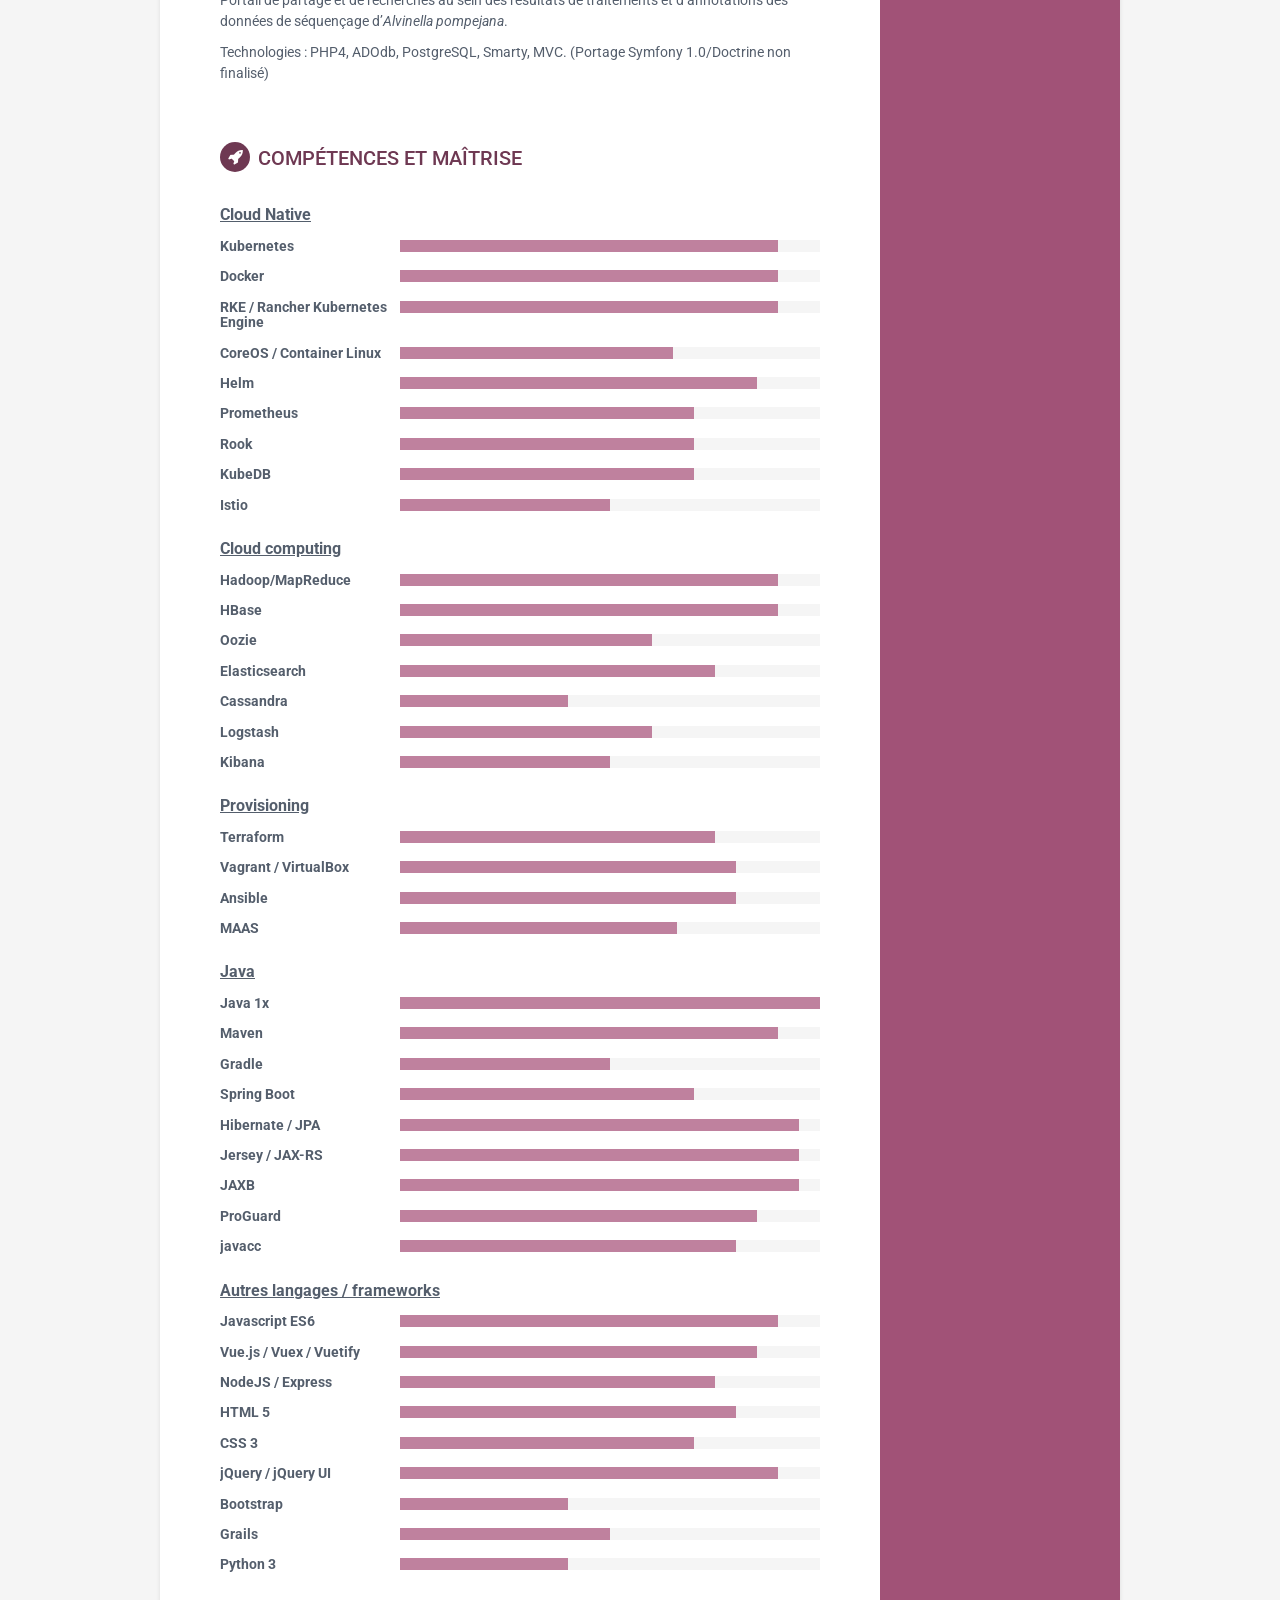
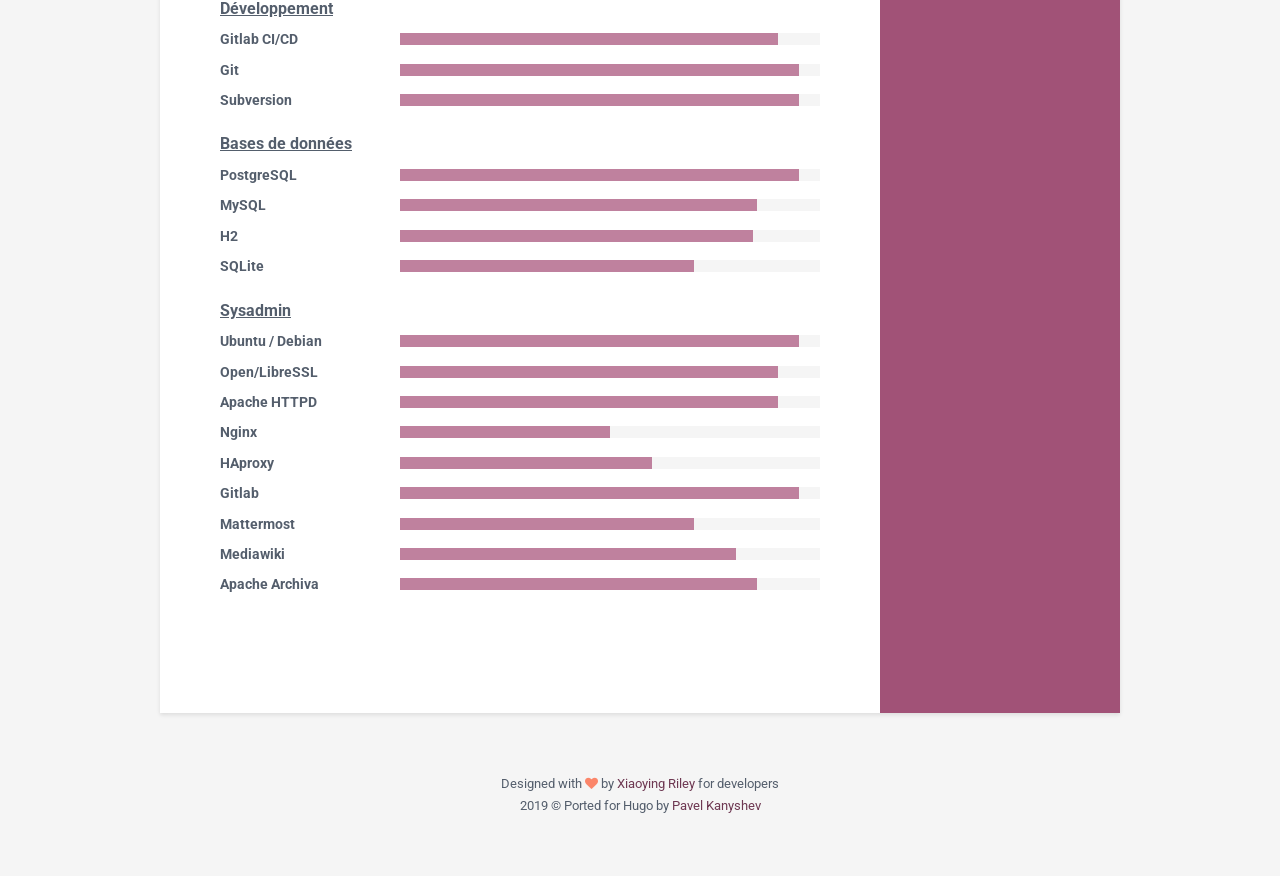
==== commit 849fae78: "New skills" ====
--- a/index.html
+++ b/index.html
@@ -4,7 +4,7 @@
  <html lang="fr"> 
 
 <head>
-	<meta name="generator" content="Hugo 0.55.5" />
+	<meta name="generator" content="Hugo 0.58.3" />
         <title>Nicolas Gagnière - CV</title>
     
     <meta charset="utf-8">
@@ -236,6 +236,102 @@
                 
                     <div class="item">
                     
+                        <div class="skills-group"><h3>Cloud Native</h3></div>
+                    
+                    </div>
+                
+                    <div class="item">
+                    
+                        <h3 class="level-title">Kubernetes</h3>
+                        <div class="level-bar">
+                            <div class="level-bar-inner" data-level="90%">
+                            </div>
+                        </div>
+                    
+                    </div>
+                
+                    <div class="item">
+                    
+                        <h3 class="level-title">Docker</h3>
+                        <div class="level-bar">
+                            <div class="level-bar-inner" data-level="90%">
+                            </div>
+                        </div>
+                    
+                    </div>
+                
+                    <div class="item">
+                    
+                        <h3 class="level-title">RKE / Rancher Kubernetes Engine</h3>
+                        <div class="level-bar">
+                            <div class="level-bar-inner" data-level="90%">
+                            </div>
+                        </div>
+                    
+                    </div>
+                
+                    <div class="item">
+                    
+                        <h3 class="level-title">CoreOS / Container Linux</h3>
+                        <div class="level-bar">
+                            <div class="level-bar-inner" data-level="65%">
+                            </div>
+                        </div>
+                    
+                    </div>
+                
+                    <div class="item">
+                    
+                        <h3 class="level-title">Helm</h3>
+                        <div class="level-bar">
+                            <div class="level-bar-inner" data-level="85%">
+                            </div>
+                        </div>
+                    
+                    </div>
+                
+                    <div class="item">
+                    
+                        <h3 class="level-title">Prometheus</h3>
+                        <div class="level-bar">
+                            <div class="level-bar-inner" data-level="70%">
+                            </div>
+                        </div>
+                    
+                    </div>
+                
+                    <div class="item">
+                    
+                        <h3 class="level-title">Rook</h3>
+                        <div class="level-bar">
+                            <div class="level-bar-inner" data-level="70%">
+                            </div>
+                        </div>
+                    
+                    </div>
+                
+                    <div class="item">
+                    
+                        <h3 class="level-title">KubeDB</h3>
+                        <div class="level-bar">
+                            <div class="level-bar-inner" data-level="70%">
+                            </div>
+                        </div>
+                    
+                    </div>
+                
+                    <div class="item">
+                    
+                        <h3 class="level-title">Istio</h3>
+                        <div class="level-bar">
+                            <div class="level-bar-inner" data-level="50%">
+                            </div>
+                        </div>
+                    
+                    </div>
+                
+                    <div class="item">
+                    
                         <div class="skills-group"><h3>Cloud computing</h3></div>
                     
                     </div>
@@ -318,7 +414,123 @@
                 
                     <div class="item">
                     
-                        <h3 class="level-title">Kubernetes</h3>
+                        <h3 class="level-title">Terraform</h3>
+                        <div class="level-bar">
+                            <div class="level-bar-inner" data-level="75%">
+                            </div>
+                        </div>
+                    
+                    </div>
+                
+                    <div class="item">
+                    
+                        <h3 class="level-title">Vagrant / VirtualBox</h3>
+                        <div class="level-bar">
+                            <div class="level-bar-inner" data-level="80%">
+                            </div>
+                        </div>
+                    
+                    </div>
+                
+                    <div class="item">
+                    
+                        <h3 class="level-title">Ansible</h3>
+                        <div class="level-bar">
+                            <div class="level-bar-inner" data-level="80%">
+                            </div>
+                        </div>
+                    
+                    </div>
+                
+                    <div class="item">
+                    
+                        <h3 class="level-title">MAAS</h3>
+                        <div class="level-bar">
+                            <div class="level-bar-inner" data-level="66%">
+                            </div>
+                        </div>
+                    
+                    </div>
+                
+                    <div class="item">
+                    
+                        <div class="skills-group"><h3>Java</h3></div>
+                    
+                    </div>
+                
+                    <div class="item">
+                    
+                        <h3 class="level-title">Java 1x</h3>
+                        <div class="level-bar">
+                            <div class="level-bar-inner" data-level="100%">
+                            </div>
+                        </div>
+                    
+                    </div>
+                
+                    <div class="item">
+                    
+                        <h3 class="level-title">Maven</h3>
+                        <div class="level-bar">
+                            <div class="level-bar-inner" data-level="90%">
+                            </div>
+                        </div>
+                    
+                    </div>
+                
+                    <div class="item">
+                    
+                        <h3 class="level-title">Gradle</h3>
+                        <div class="level-bar">
+                            <div class="level-bar-inner" data-level="50%">
+                            </div>
+                        </div>
+                    
+                    </div>
+                
+                    <div class="item">
+                    
+                        <h3 class="level-title">Spring Boot</h3>
+                        <div class="level-bar">
+                            <div class="level-bar-inner" data-level="70%">
+                            </div>
+                        </div>
+                    
+                    </div>
+                
+                    <div class="item">
+                    
+                        <h3 class="level-title">Hibernate / JPA</h3>
+                        <div class="level-bar">
+                            <div class="level-bar-inner" data-level="95%">
+                            </div>
+                        </div>
+                    
+                    </div>
+                
+                    <div class="item">
+                    
+                        <h3 class="level-title">Jersey / JAX-RS</h3>
+                        <div class="level-bar">
+                            <div class="level-bar-inner" data-level="95%">
+                            </div>
+                        </div>
+                    
+                    </div>
+                
+                    <div class="item">
+                    
+                        <h3 class="level-title">JAXB</h3>
+                        <div class="level-bar">
+                            <div class="level-bar-inner" data-level="95%">
+                            </div>
+                        </div>
+                    
+                    </div>
+                
+                    <div class="item">
+                    
+                        <h3 class="level-title">ProGuard</h3>
                         <div class="level-bar">
                             <div class="level-bar-inner" data-level="85%">
                             </div>
@@ -328,7 +540,7 @@
                 
                     <div class="item">
                     
-                        <h3 class="level-title">Helm</h3>
+                        <h3 class="level-title">javacc</h3>
                         <div class="level-bar">
                             <div class="level-bar-inner" data-level="80%">
                             </div>
@@ -338,17 +550,43 @@
                 
                     <div class="item">
                     
-                        <h3 class="level-title">Docker</h3>
-                        <div class="level-bar">
-                            <div class="level-bar-inner" data-level="90%">
-                            </div>
-                        </div>
-                    
-                    </div>
-                
-                    <div class="item">
-                    
-                        <h3 class="level-title">Vagrant / VirtualBox</h3>
+                        <div class="skills-group"><h3>Autres langages / frameworks</h3></div>
+                    
+                    </div>
+                
+                    <div class="item">
+                    
+                        <h3 class="level-title">Javascript ES6</h3>
+                        <div class="level-bar">
+                            <div class="level-bar-inner" data-level="90%">
+                            </div>
+                        </div>
+                    
+                    </div>
+                
+                    <div class="item">
+                    
+                        <h3 class="level-title">Vue.js / Vuex / Vuetify</h3>
+                        <div class="level-bar">
+                            <div class="level-bar-inner" data-level="85%">
+                            </div>
+                        </div>
+                    
+                    </div>
+                
+                    <div class="item">
+                    
+                        <h3 class="level-title">NodeJS / Express</h3>
+                        <div class="level-bar">
+                            <div class="level-bar-inner" data-level="75%">
+                            </div>
+                        </div>
+                    
+                    </div>
+                
+                    <div class="item">
+                    
+                        <h3 class="level-title">HTML 5</h3>
                         <div class="level-bar">
                             <div class="level-bar-inner" data-level="80%">
                             </div>
@@ -358,53 +596,37 @@
                 
                     <div class="item">
                     
-                        <h3 class="level-title">Ansible</h3>
-                        <div class="level-bar">
-                            <div class="level-bar-inner" data-level="80%">
-                            </div>
-                        </div>
-                    
-                    </div>
-                
-                    <div class="item">
-                    
-                        <h3 class="level-title">MAAS</h3>
-                        <div class="level-bar">
-                            <div class="level-bar-inner" data-level="66%">
-                            </div>
-                        </div>
-                    
-                    </div>
-                
-                    <div class="item">
-                    
-                        <div class="skills-group"><h3>Java</h3></div>
-                    
-                    </div>
-                
-                    <div class="item">
-                    
-                        <h3 class="level-title">Java 1x</h3>
-                        <div class="level-bar">
-                            <div class="level-bar-inner" data-level="100%">
-                            </div>
-                        </div>
-                    
-                    </div>
-                
-                    <div class="item">
-                    
-                        <h3 class="level-title">Maven</h3>
-                        <div class="level-bar">
-                            <div class="level-bar-inner" data-level="90%">
-                            </div>
-                        </div>
-                    
-                    </div>
-                
-                    <div class="item">
-                    
-                        <h3 class="level-title">Gradle</h3>
+                        <h3 class="level-title">CSS 3</h3>
+                        <div class="level-bar">
+                            <div class="level-bar-inner" data-level="70%">
+                            </div>
+                        </div>
+                    
+                    </div>
+                
+                    <div class="item">
+                    
+                        <h3 class="level-title">jQuery / jQuery UI</h3>
+                        <div class="level-bar">
+                            <div class="level-bar-inner" data-level="90%">
+                            </div>
+                        </div>
+                    
+                    </div>
+                
+                    <div class="item">
+                    
+                        <h3 class="level-title">Bootstrap</h3>
+                        <div class="level-bar">
+                            <div class="level-bar-inner" data-level="40%">
+                            </div>
+                        </div>
+                    
+                    </div>
+                
+                    <div class="item">
+                    
+                        <h3 class="level-title">Grails</h3>
                         <div class="level-bar">
                             <div class="level-bar-inner" data-level="50%">
                             </div>
@@ -414,123 +636,7 @@
                 
                     <div class="item">
                     
-                        <h3 class="level-title">Spring Boot</h3>
-                        <div class="level-bar">
-                            <div class="level-bar-inner" data-level="60%">
-                            </div>
-                        </div>
-                    
-                    </div>
-                
-                    <div class="item">
-                    
-                        <h3 class="level-title">Hibernate / JPA</h3>
-                        <div class="level-bar">
-                            <div class="level-bar-inner" data-level="95%">
-                            </div>
-                        </div>
-                    
-                    </div>
-                
-                    <div class="item">
-                    
-                        <h3 class="level-title">Jersey / JAX-RS</h3>
-                        <div class="level-bar">
-                            <div class="level-bar-inner" data-level="95%">
-                            </div>
-                        </div>
-                    
-                    </div>
-                
-                    <div class="item">
-                    
-                        <h3 class="level-title">JAXB</h3>
-                        <div class="level-bar">
-                            <div class="level-bar-inner" data-level="95%">
-                            </div>
-                        </div>
-                    
-                    </div>
-                
-                    <div class="item">
-                    
-                        <h3 class="level-title">ProGuard</h3>
-                        <div class="level-bar">
-                            <div class="level-bar-inner" data-level="85%">
-                            </div>
-                        </div>
-                    
-                    </div>
-                
-                    <div class="item">
-                    
-                        <h3 class="level-title">javacc</h3>
-                        <div class="level-bar">
-                            <div class="level-bar-inner" data-level="80%">
-                            </div>
-                        </div>
-                    
-                    </div>
-                
-                    <div class="item">
-                    
-                        <div class="skills-group"><h3>Autres langages / frameworks</h3></div>
-                    
-                    </div>
-                
-                    <div class="item">
-                    
-                        <h3 class="level-title">HTML 5</h3>
-                        <div class="level-bar">
-                            <div class="level-bar-inner" data-level="80%">
-                            </div>
-                        </div>
-                    
-                    </div>
-                
-                    <div class="item">
-                    
-                        <h3 class="level-title">CSS 3</h3>
-                        <div class="level-bar">
-                            <div class="level-bar-inner" data-level="70%">
-                            </div>
-                        </div>
-                    
-                    </div>
-                
-                    <div class="item">
-                    
-                        <h3 class="level-title">Javascript</h3>
-                        <div class="level-bar">
-                            <div class="level-bar-inner" data-level="85%">
-                            </div>
-                        </div>
-                    
-                    </div>
-                
-                    <div class="item">
-                    
-                        <h3 class="level-title">Vue.js</h3>
-                        <div class="level-bar">
-                            <div class="level-bar-inner" data-level="75%">
-                            </div>
-                        </div>
-                    
-                    </div>
-                
-                    <div class="item">
-                    
-                        <h3 class="level-title">jQuery/ jQuery UI</h3>
-                        <div class="level-bar">
-                            <div class="level-bar-inner" data-level="90%">
-                            </div>
-                        </div>
-                    
-                    </div>
-                
-                    <div class="item">
-                    
-                        <h3 class="level-title">Bootstrap</h3>
+                        <h3 class="level-title">Python 3</h3>
                         <div class="level-bar">
                             <div class="level-bar-inner" data-level="40%">
                             </div>
@@ -540,36 +646,6 @@
                 
                     <div class="item">
                     
-                        <h3 class="level-title">Grails</h3>
-                        <div class="level-bar">
-                            <div class="level-bar-inner" data-level="50%">
-                            </div>
-                        </div>
-                    
-                    </div>
-                
-                    <div class="item">
-                    
-                        <h3 class="level-title">Python 3</h3>
-                        <div class="level-bar">
-                            <div class="level-bar-inner" data-level="40%">
-                            </div>
-                        </div>
-                    
-                    </div>
-                
-                    <div class="item">
-                    
-                        <h3 class="level-title">NodeJS / Express</h3>
-                        <div class="level-bar">
-                            <div class="level-bar-inner" data-level="65%">
-                            </div>
-                        </div>
-                    
-                    </div>
-                
-                    <div class="item">
-                    
                         <div class="skills-group"><h3>Développement</h3></div>
                     
                     </div>
@@ -578,7 +654,7 @@
                     
                         <h3 class="level-title">Gitlab CI/CD</h3>
                         <div class="level-bar">
-                            <div class="level-bar-inner" data-level="70%">
+                            <div class="level-bar-inner" data-level="90%">
                             </div>
                         </div>
                     
